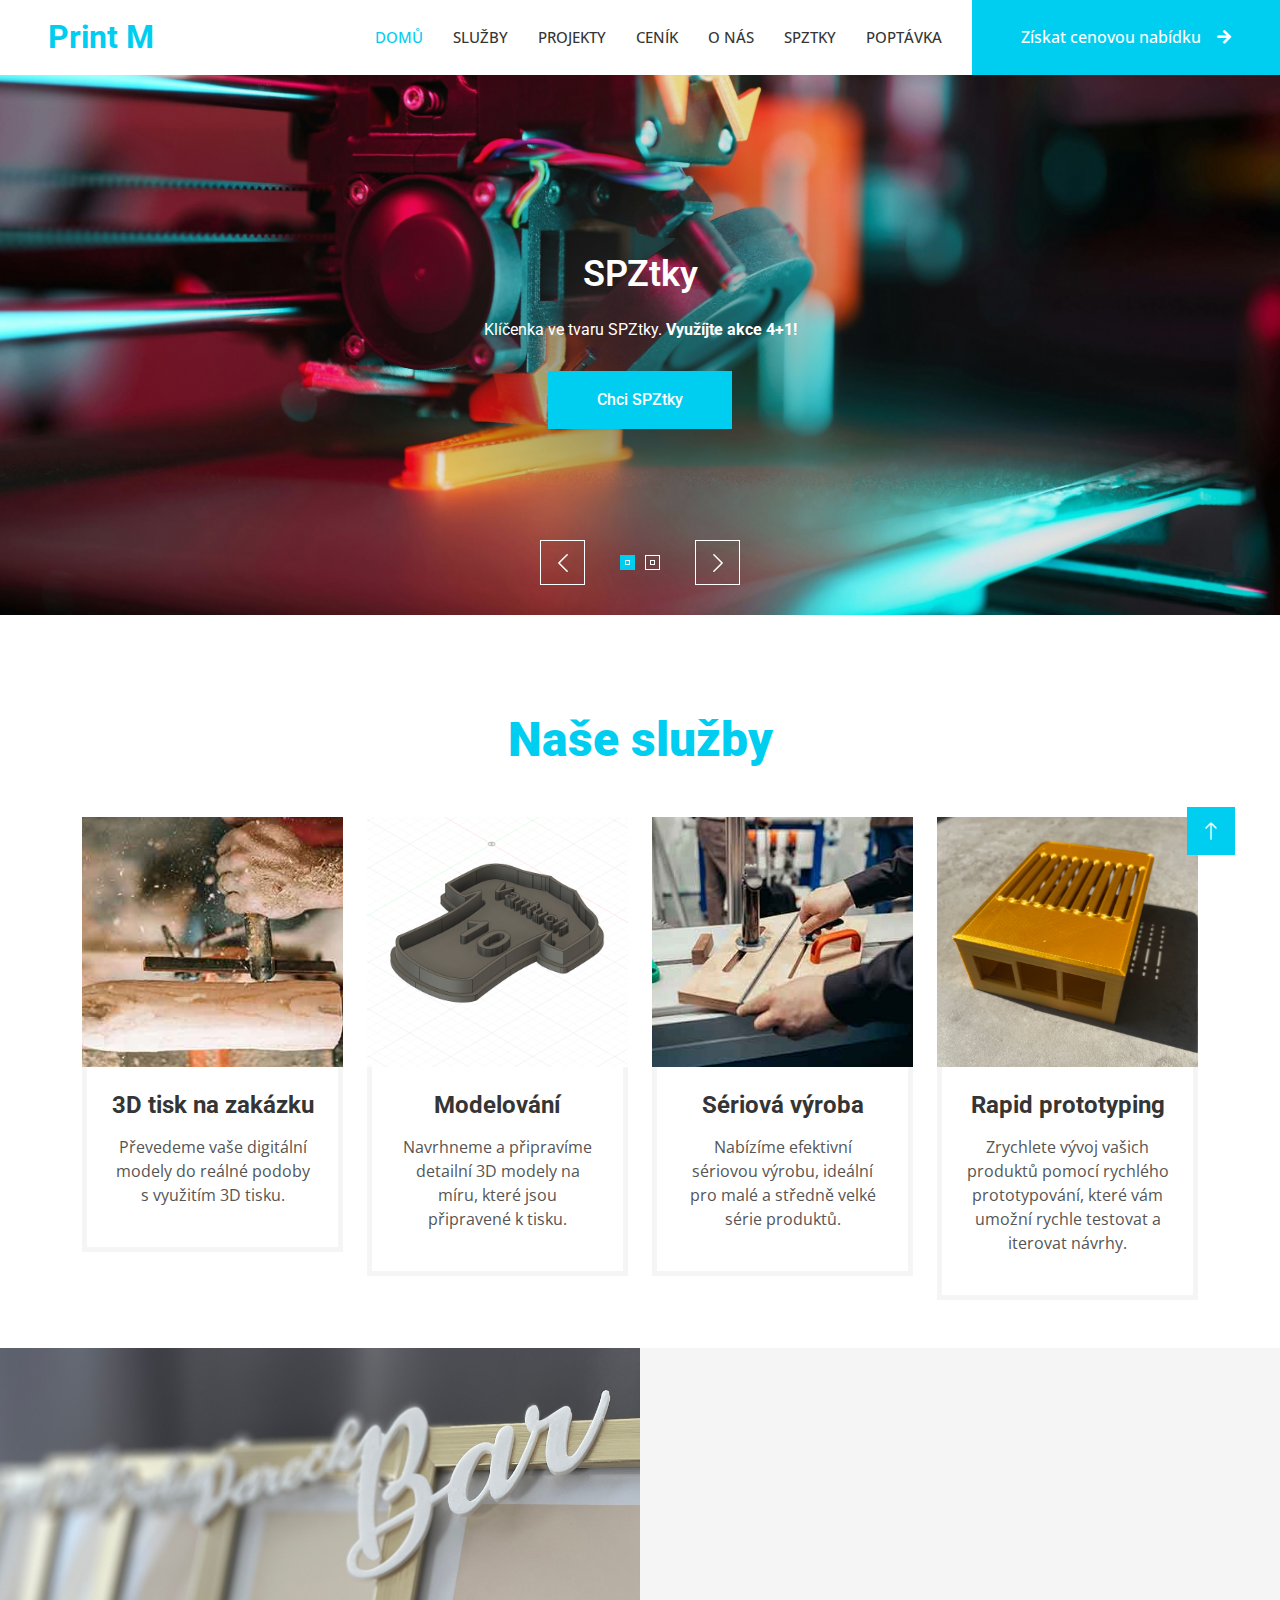
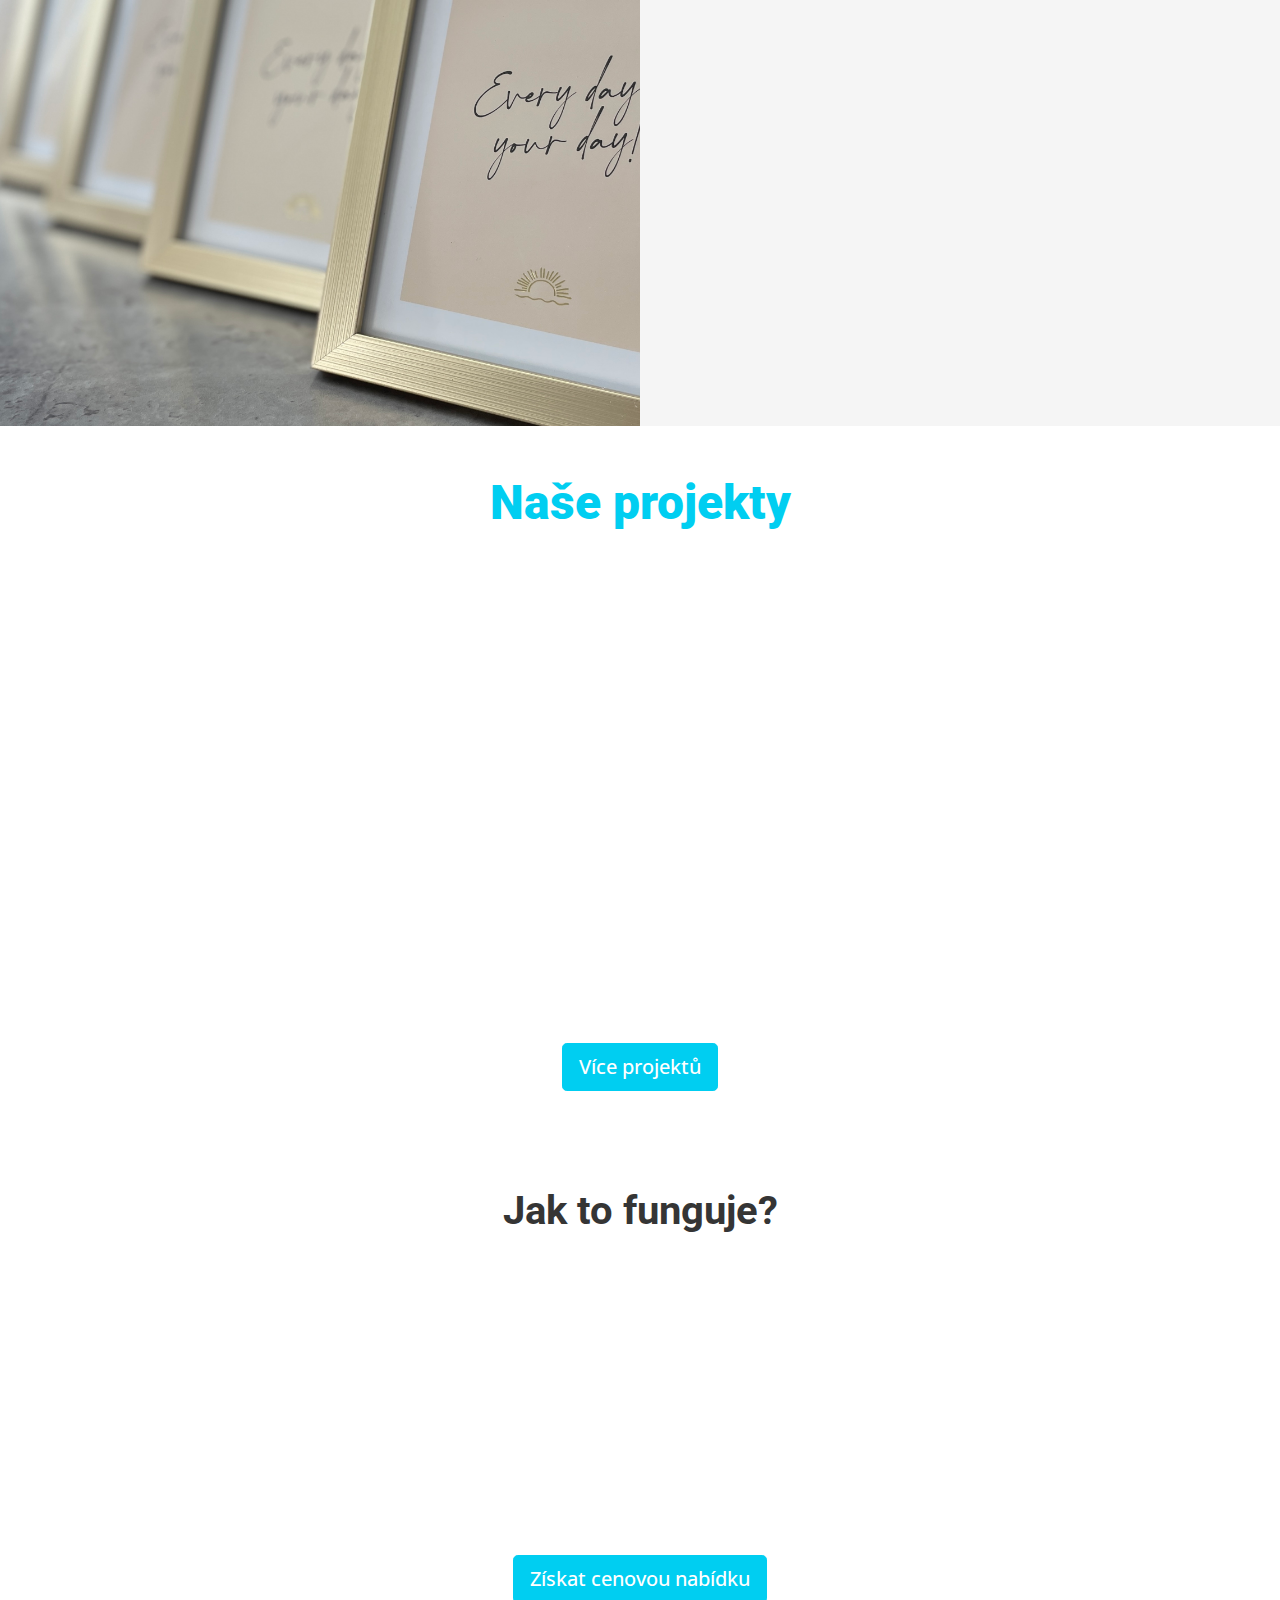
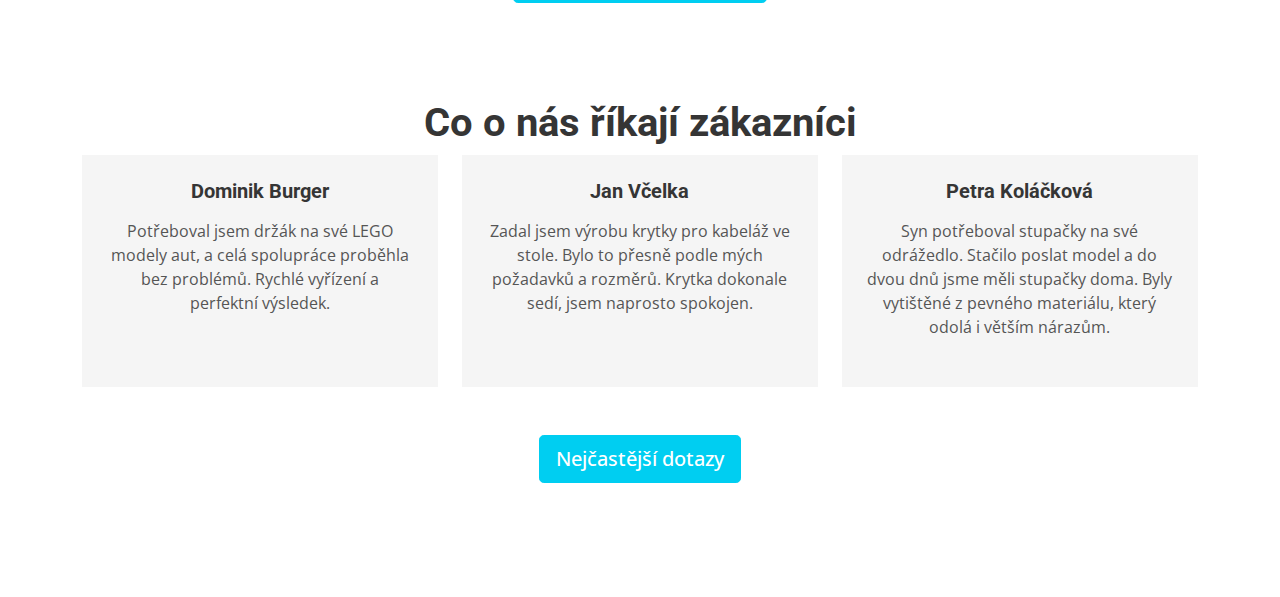
==== index.html @ 69189b86 "update po čase" ====
<!DOCTYPE html>
<html lang="cs">

<head>
    <meta charset="utf-8">
    <title>Print M</title>
    <meta content="width=device-width, initial-scale=1.0" name="viewport">
    <meta content="" name="keywords">
    <meta content="" name="description">

    <!-- Favicon -->
    <link href="img/favicon.ico" rel="icon">

    <!-- Google Web Fonts -->
    <link rel="preconnect" href="https://fonts.googleapis.com">
    <link rel="preconnect" href="https://fonts.gstatic.com" crossorigin>
    <link
        href="https://fonts.googleapis.com/css2?family=Open+Sans:wght@400;500&family=Roboto:wght@500;700;900&display=swap"
        rel="stylesheet">

    <!-- Icon Font Stylesheet -->
    <link href="https://cdnjs.cloudflare.com/ajax/libs/font-awesome/5.10.0/css/all.min.css" rel="stylesheet">
    <link href="https://cdn.jsdelivr.net/npm/bootstrap-icons@1.4.1/font/bootstrap-icons.css" rel="stylesheet">

    <!-- Libraries Stylesheet -->
    <link href="lib/animate/animate.min.css" rel="stylesheet">
    <link href="lib/owlcarousel/assets/owl.carousel.min.css" rel="stylesheet">
    <link href="lib/lightbox/css/lightbox.min.css" rel="stylesheet">

    <!-- Customized Bootstrap Stylesheet -->
    <link href="css/bootstrap.min.css" rel="stylesheet">

    <!-- Template Stylesheet -->
    <link href="css/style.css" rel="stylesheet">
</head>

<body>
    <!-- Spinner Start -->
    <div id="spinner"
        class="show bg-white position-fixed translate-middle w-100 vh-100 top-50 start-50 d-flex align-items-center justify-content-center">
        <div class="spinner-grow text-primary" style="width: 3rem; height: 3rem;" role="status">
            <span class="sr-only">Načítání...</span>
        </div>
    </div>
    <!-- Spinner End -->

    <!-- Topbar Start -->
    <!-- <div class="container-fluid bg-light p-0">
        <div class="row gx-0 d-none d-lg-flex">
            <div class="col-lg-7 px-5 text-start">
                <div class="h-100 d-inline-flex align-items-center py-3 me-4">
                    <small class="fa fa-map-marker-alt text-primary me-2"></small>
                    <small>123 Ulice, Praha, Česko</small>
                </div>
                <div class="h-100 d-inline-flex align-items-center py-3">
                    <small class="far fa-clock text-primary me-2"></small>
                    <small>Po - Pá: 09.00 - 18.00</small>
                </div>
            </div>
            <div class="col-lg-5 px-5 text-end">
                <div class="h-100 d-inline-flex align-items-center py-3 me-4">
                    <small class="fa fa-phone-alt text-primary me-2"></small>
                    <small>+420 123 456 789</small>
                </div>
                <div class="h-100 d-inline-flex align-items-center">
                    <a class="btn btn-sm-square bg-white text-primary me-1" href=""><i class="fab fa-facebook-f"></i></a>
                    <a class="btn btn-sm-square bg-white text-primary me-1" href=""><i class="fab fa-twitter"></i></a>
                    <a class="btn btn-sm-square bg-white text-primary me-1" href=""><i class="fab fa-linkedin-in"></i></a>
                    <a class="btn btn-sm-square bg-white text-primary me-0" href=""><i class="fab fa-instagram"></i></a>
                </div>
            </div>
        </div>
    </div> -->
    <!-- Topbar End -->

    <!-- Navbar Start -->
    <nav class="navbar navbar-expand-lg bg-white navbar-light sticky-top p-0">
        <a href="index.html" class="navbar-brand d-flex align-items-center px-4 px-lg-5">
            <h2 class="m-0 text-primary">Print M</h2>
        </a>
        <button type="button" class="navbar-toggler me-4" data-bs-toggle="collapse" data-bs-target="#navbarCollapse">
            <span class="navbar-toggler-icon"></span>
        </button>
        <div class="collapse navbar-collapse" id="navbarCollapse">
            <div class="navbar-nav ms-auto p-4 p-lg-0">
                <a href="index.html" class="nav-item nav-link active">Domů</a>
                <a href="service.html" class="nav-item nav-link">Služby</a>
                <a href="project.html" class="nav-item nav-link">Projekty</a>
                <a href="cenik.html" class="nav-item nav-link">Ceník</a>
                <a href="about.html" class="nav-item nav-link">O nás</a>
                <a href="spztky.html" class="nav-item nav-link">SPZtky</a>
                <a href="quote.html" class="nav-item nav-link">Poptávka</a>

                <!-- <div class="nav-item dropdown">
                    <a href="#" class="nav-link dropdown-toggle" data-bs-toggle="dropdown">Stránky</a>
                    <div class="dropdown-menu fade-up m-0">
                        <a href="feature.html" class="dropdown-item">Funkce</a>
                        
                        
                        <a href="testimonial.html" class="dropdown-item">Reference</a>
                        <a href="404.html" class="dropdown-item">404 Stránka</a>
                    </div>
                </div>
                <a href="contact.html" class="nav-item nav-link">Kontakt</a> -->
            </div>
            <a href="" class="btn btn-primary py-4 px-lg-5 d-none d-lg-block">Získat cenovou nabídku<i
                    class="fa fa-arrow-right ms-3"></i></a>
        </div>
    </nav>
    <!-- Navbar End -->

<!-- Carousel Start -->
<div class="container-fluid p-0 pb-5">
    <div class="owl-carousel header-carousel position-relative">
        <div class="owl-carousel-item position-relative">
            <img class="img-fluid" src="img/carousel-1.jpg" alt="">
            <div class="position-absolute top-0 start-0 w-100 h-100 d-flex align-items-center" 
                style="background: radial-gradient(circle, rgba(53, 53, 53, 0.5) 10%, rgba(53, 53, 53, 0.1) 35%, rgba(53, 53, 53, 0) 80%);">
                <div class="container">
                    <div class="row justify-content-center">
                        <div class="col-12 col-lg-8 text-center">
                            <h1 class="display-3 text-white animated slideInDown mb-4">SPZtky<h1>
                            <p class="fs-5 fw-medium text-white mb-4 pb-2">Klíčenka ve tvaru SPZtky. <b>Využíjte akce 4+1!</b></p>
                            <a href="spztky.html" class="btn btn-primary py-md-3 px-md-5 animated slideInRight">Chci SPZtky</a>
                        </div>
                    </div>
                </div>
            </div>
        </div>

        <div class="owl-carousel-item position-relative">
            <img class="img-fluid" src="img/carousel-2.jpg" alt="">
            <div class="position-absolute top-0 start-0 w-100 h-100 d-flex align-items-center" 
                style="background: radial-gradient(circle, rgba(53, 53, 53, 0.5) 10%, rgba(53, 53, 53, 0.1) 35%, rgba(53, 53, 53, 0) 80%);">
                <div class="container">
                    <div class="row justify-content-center">
                        <div class="col-12 col-lg-8 text-center">
                            <h1 class="display-3 text-white animated slideInDown mb-4">3D Tisk</h1>
                            <p class="fs-5 fw-medium text-white mb-4 pb-2">Nabízíme kvalitní 3D tisk, modelování a
                                rychlé prototypování, s možností malosériové i kusové výroby. </br>Rychlé dodání a
                                přesnost jsou našimi prioritami.</p>
                            <a href="quote.html" class="btn btn-primary py-md-3 px-md-5 animated slideInRight">Získat cenovou
                                nabídku</a>
                        </div>
                    </div>
                </div>
            </div>
        </div>
    </div>
</div>
<!-- Carousel End -->





    <!-- Service Start -->
    <div class="container-xxl py-5">
        <div class="container">
            <div class="section-title text-center">
                <h1 class="display-5 mb-5 text-primary">Naše služby</h1>
            </div>
            <div class="row g-4">
                <!-- 3D tisk na zakázku -->
                <div class="col-md-6 col-lg-3 wow  fadeUp" data-wow-delay="0.1s">
                    <div class="service-item">
                        <div class="overflow-hidden">
                            <img class="img-fluid" src="img/service-1.jpg" alt="">
                        </div>
                        <div class="p-4 text-center border border-5 border-light border-top-0">
                            <h4 class="mb-3">3D tisk na zakázku</h4>
                            <p>Převedeme vaše digitální modely do reálné podoby s využitím 3D tisku.</p>
                            <!-- <a class="fw-medium" href="">Zjistit více<i class="fa fa-arrow-right ms-2"></i></a> -->
                        </div>
                    </div>
                </div>

                <!-- Modelování -->
                <div class="col-md-6 col-lg-3 wow  fadeIn" data-wow-delay="0.3s">
                    <div class="service-item">
                        <div class="overflow-hidden">
                            <img class="img-fluid" src="img/service-2.jpg" alt="">
                        </div>
                        <div class="p-4 text-center border border-5 border-light border-top-0">
                            <h4 class="mb-3">Modelování</h4>
                            <p>Navrhneme a připravíme detailní 3D modely na míru, které jsou připravené k tisku.</p>
                            <!-- <a class="fw-medium" href="">Zjistit více<i class="fa fa-arrow-right ms-2"></i></a> -->
                        </div>
                    </div>
                </div>

                <!-- Sériová výroba -->
                <div class="col-md-6 col-lg-3 wow  fadeIn" data-wow-delay="0.5s">
                    <div class="service-item">
                        <div class="overflow-hidden">
                            <img class="img-fluid" src="img/service-3.jpg" alt="">
                        </div>
                        <div class="p-4 text-center border border-5 border-light border-top-0">
                            <h4 class="mb-3">Sériová výroba</h4>
                            <p>Nabízíme efektivní sériovou výrobu, ideální pro malé a středně velké série produktů.</p>
                            <!-- <a class="fw-medium" href="">Zjistit více<i class="fa fa-arrow-right ms-2"></i></a> -->
                        </div>
                    </div>
                </div>

                <!-- Rapid prototyping -->
                <div class="col-md-6 col-lg-3 wow  fadeIn" data-wow-delay="0.7s">
                    <div class="service-item">
                        <div class="overflow-hidden">
                            <img class="img-fluid" src="img/service-4.jpg" alt="">
                        </div>
                        <div class="p-4 text-center border border-5 border-light border-top-0">
                            <h4 class="mb-3">Rapid prototyping</h4>
                            <p>Zrychlete vývoj vašich produktů pomocí rychlého prototypování, které vám umožní rychle
                                testovat a iterovat návrhy.</p>
                            <!-- <a class="fw-medium" href="">Zjistit více<i class="fa fa-arrow-right ms-2"></i></a> -->
                        </div>
                    </div>
                </div>
            </div>
        </div>
    </div>
    <!-- Service End -->

    <!-- O nás Start -->
    <div class="container-fluid bg-light overflow-hidden my-0 px-lg-0">
        <div class="container about px-lg-0">
            <div class="row g-0 mx-lg-0">
                <div class="col-lg-6 ps-lg-0" style="min-height: 400px;">
                    <div class="position-relative h-100">
                        <img class="position-absolute img-fluid w-100 h-100" src="img/about.jpg"
                            style="object-fit: cover;" alt="">
                    </div>
                </div>
                <div class="col-lg-6 about-text py-5 wow fadeIn" data-wow-delay="0.5s">
                    <div class="p-lg-5 pe-lg-0">
                        <div class="section-title text-start">
                            <h1 class="display-5 mb-4">O nás</h1>
                        </div>
                        <p class="mb-4 pb-2">
                            Specializujeme se na 3D tisk a výrobu zakázkových produktů. Naším cílem je přetvářet vaše
                            digitální nápady do reálných objektů prostřednictvím moderních technologií 3D tisku.
                            Nabízíme komplexní služby od návrhu až po realizaci.
                            Pracujeme na špičkových FDM tiskárnách značky Bambu Lab, které zaručují vysokou kvalitu a
                            přesnost tisku. Naše působiště je v Ostravě, kde se věnujeme projektům s důrazem na detail a
                            spokojenost zákazníků.
                        </p>
                        <div class="row g-4 mb-4 pb-2">
                            <div class="col-sm-6 wow fadeIn" data-wow-delay="0.1s">
                                <div class="d-flex align-items-center">
                                    <div class="d-flex flex-shrink-0 align-items-center justify-content-center bg-white"
                                        style="width: 60px; height: 60px;">
                                        <i class="fa fa-users fa-2x text-primary"></i>
                                    </div>
                                    <div class="ms-3">
                                        <h2 class="text-primary mb-1" data-toggle="counter-up">286</h2>
                                        <p class="fw-medium mb-0">Spokojených klientů</p>
                                    </div>
                                </div>
                            </div>
                            <div class="col-sm-6 wow fadeIn" data-wow-delay="0.3s">
                                <div class="d-flex align-items-center">
                                    <div class="d-flex flex-shrink-0 align-items-center justify-content-center bg-white"
                                        style="width: 60px; height: 60px;">
                                        <i class="fa fa-check fa-2x text-primary"></i>
                                    </div>
                                    <div class="ms-3">
                                        <h2 class="text-primary mb-1" data-toggle="counter-up">367</h2>
                                        <p class="fw-medium mb-0">Dokončených projektů</p>
                                    </div>
                                </div>
                            </div>
                        </div>
                        <a href="" class="btn btn-primary py-3 px-5">Zjistěte více</a>
                    </div>
                </div>
            </div>
        </div>
    </div>
    <!-- O nás End -->

    <!-- Lightbox Library (Include these in the <head> or before the closing </body> tag) -->
    <link href="lib/lightbox/css/lightbox.min.css" rel="stylesheet">
    <script src="lib/lightbox/js/lightbox.min.js"></script>

    <!-- Lightbox Library (Ensure this is included in the <head> or before the closing </body> tag) -->
    <link href="lib/lightbox/css/lightbox.min.css" rel="stylesheet">
    <script src="lib/lightbox/js/lightbox.min.js"></script>

    <!-- Projects Start -->
    <div class="container-xxl py-5">
        <div class="container">
            <div class="section-title text-center">
                <h1 class="display-5 mb-5 text-primary">Naše projekty</h1>
            </div>
            <div class="row g-4 portfolio-container">
                <!-- Project 1 -->
                <div class="col-lg-4 col-md-6 portfolio-item cutters wow  fadeIn" data-wow-delay="0.1s">
                    <div class="rounded overflow-hidden">
                        <div class="position-relative overflow-hidden">
                            <!-- Clickable image without the overlay -->
                            <a href="img/Vykrajovatko3.jpg" data-lightbox="portfolio" data-title="Vykrajovátko">
                                <img class="img-fluid w-100 project-image" src="img/Vykrajovatko3.jpg"
                                    alt="Vykrajovátko">
                            </a>
                        </div>
                        <div class="border border-5 border-light border-top-0 p-4">
                            <p class="text-primary fw-medium mb-2">Vykrajovátka</p>
                            <h5 class="lh-base mb-0">Personalizovaná vykrajovátka dle požadavků zákazníka</h5>
                        </div>
                    </div>
                </div>

                <!-- Project 2 -->
                <div class="col-lg-4 col-md-6 portfolio-item cutters wow  fadeIn" data-wow-delay="0.2s">
                    <div class="rounded overflow-hidden">
                        <div class="position-relative overflow-hidden">
                            <a href="img/svatba2.jpg" data-lightbox="portfolio" data-title="Svatba">
                                <img class="img-fluid w-100 project-image" src="img/svatba2.jpg" alt="Svatba">
                            </a>
                        </div>
                        <div class="border border-5 border-light border-top-0 p-4">
                            <p class="text-primary fw-medium mb-2">Svatba</p>
                            <h5 class="lh-base mb-0">Jmenovky</h5>
                        </div>
                    </div>
                </div>

                <!-- Project 3 -->
                <div class="col-lg-4 col-md-6 portfolio-item wedding wow  fadeIn" data-wow-delay="0.3s">
                    <div class="rounded overflow-hidden">
                        <div class="position-relative overflow-hidden">
                            <a href="img/multi2.jpg" data-lightbox="portfolio" data-title="Multimaterial">
                                <img class="img-fluid w-100 project-image" src="img/multi2.jpg" alt="Multimaterial">
                            </a>
                        </div>
                        <div class="border border-5 border-light border-top-0 p-4">
                            <p class="text-primary fw-medium mb-2">Multimaterial</p>
                            <h5 class="lh-base mb-0">Lego logo</h5>
                        </div>
                    </div>
                </div>

                <!-- More projects here -->
            </div>

            <!-- Button to redirect to Projekty page -->
            <div class="text-center mt-5">
                <a href="project.html" class="btn btn-primary btn-lg">Více projektů</a>
            </div>
        </div>
    </div>
    <!-- Projects End -->


    <!-- Feature Start -->
    <div class="container-xxl py-5">
        <div class="container">
            <!-- Section title -->
            <div class="section-title text-center">
                <h1 class="fw-bold">Jak to funguje?</h1>
            </div>

            <div class="row g-5 text-center">
                <!-- Step 1 -->
                <div class="col-md-6 col-lg-4 wow fadeIn" data-wow-delay="0.1s">
                    <h1 class="display-1 text-primary mb-3">1</h1>
                    <h5 class="mb-3">Poptávka</h5>
                    <p>Nahrajte své podklady s popisem vaší poptávky. Můžete přiložit 3D modely, skici, výkresy nebo
                        obrázky. Pokud nemáte hotové materiály, postačí vaše představa.</p>
                </div>

                <!-- Step 2 -->
                <div class="col-md-6 col-lg-4 wow fadeIn" data-wow-delay="0.3s">
                    <h1 class="display-1 text-primary mb-3">2</h1>
                    <h5 class="mb-3">Cenová nabídka</h5>
                    <p>Připravíme pro vás cenovou nabídku na míru. Zvolíme vhodný materiál a optimalizujeme proces
                        tisku.</p>
                </div>

                <!-- Step 3 -->
                <div class="col-md-6 col-lg-4 wow fadeIn" data-wow-delay="0.5s">
                    <h1 class="display-1 text-primary mb-3">3</h1>
                    <h5 class="mb-3">Vyhotovení</h5>
                    <p>Po schválení nabídky zahájíme tisk. Hotové výtisky pečlivě očistíme, zabalíme a odešleme.</p>
                </div>
            </div>

            <!-- Button for redirect -->
            <div class="text-center mt-5">
                <a href="quote.html" class="btn btn-primary btn-lg">Získat cenovou nabídku</a>
            </div>
        </div>
    </div>
    <!-- Feature End -->


    <!-- Team Start -->
    <!-- <div class="container-xxl py-5">
        <div class="container">
            <div class="section-title text-center">
                <h1 class="display-5 mb-5">Náš tým</h1>
            </div>
            <div class="row g-4">
                <div class="col-lg-3 col-md-6 wow  fadeIn" data-wow-delay="0.1s">
                    <div class="team-item">
                        <div class="overflow-hidden position-relative">
                            <img class="img-fluid" src="img/team-1.jpg" alt="">
                            <div class="team-social">
                                <a class="btn btn-square" href=""><i class="fab fa-facebook-f"></i></a>
                                <a class="btn btn-square" href=""><i class="fab fa-twitter"></i></a>
                                <a class="btn btn-square" href=""><i class="fab fa-instagram"></i></a>
                            </div>
                        </div>
                        <div class="text-center border border-5 border-light border-top-0 p-4">
                            <h5 class="mb-0">Jméno Příjmení</h5>
                            <small>Pozice</small>
                        </div>
                    </div>
                </div>
                <div class="col-lg-3 col-md-6 wow  fadeIn" data-wow-delay="0.3s">
                    <div class="team-item">
                        <div class="overflow-hidden position-relative">
                            <img class="img-fluid" src="img/team-2.jpg" alt="">
                            <div class="team-social">
                                <a class="btn btn-square" href=""><i class="fab fa-facebook-f"></i></a>
                                <a class="btn btn-square" href=""><i class="fab fa-twitter"></i></a>
                                <a class="btn btn-square" href=""><i class="fab fa-instagram"></i></a>
                            </div>
                        </div>
                        <div class="text-center border border-5 border-light border-top-0 p-4">
                            <h5 class="mb-0">Jméno Příjmení</h5>
                            <small>Pozice</small>
                        </div>
                    </div>
                </div>
                <div class="col-lg-3 col-md-6 wow  fadeIn" data-wow-delay="0.5s">
                    <div class="team-item">
                        <div class="overflow-hidden position-relative">
                            <img class="img-fluid" src="img/team-3.jpg" alt="">
                            <div class="team-social">
                                <a class="btn btn-square" href=""><i class="fab fa-facebook-f"></i></a>
                                <a class="btn btn-square" href=""><i class="fab fa-twitter"></i></a>
                                <a class="btn btn-square" href=""><i class="fab fa-instagram"></i></a>
                            </div>
                        </div>
                        <div class="text-center border border-5 border-light border-top-0 p-4">
                            <h5 class="mb-0">Jméno Příjmení</h5>
                            <small>Pozice</small>
                        </div>
                    </div>
                </div>
                <div class="col-lg-3 col-md-6 wow  fadeIn" data-wow-delay="0.7s">
                    <div class="team-item">
                        <div class="overflow-hidden position-relative">
                            <img class="img-fluid" src="img/team-4.jpg" alt="">
                            <div class="team-social">
                                <a class="btn btn-square" href=""><i class="fab fa-facebook-f"></i></a>
                                <a class="btn btn-square" href=""><i class="fab fa-twitter"></i></a>
                                <a class="btn btn-square" href=""><i class="fab fa-instagram"></i></a>
                            </div>
                        </div>
                        <div class="text-center border border-5 border-light border-top-0 p-4">
                            <h5 class="mb-0">Jméno Příjmení</h5>
                            <small>Pozice</small>
                        </div>
                    </div>
                </div>
            </div>
        </div>
    </div> -->
    <!-- Team End -->

    <!-- Testimonials Start -->
    <div class="container-xxl py-5">
        <div class="container">
            <div class="section-title text-center">
                <h1 class="fw-bold">Co o nás říkají zákazníci</h1>
            </div>
            <div class="row g-4">
                <div class="col-md-4">
                    <div class="testimonial bg-light p-4 h-100 text-center">
                        <h5 class="mb-3">Dominik Burger</h5>
                        <p class="mb-4">Potřeboval jsem držák na své LEGO modely aut, a celá spolupráce proběhla bez
                            problémů. Rychlé vyřízení a perfektní výsledek.</p>
                    </div>
                </div>
                <div class="col-md-4">
                    <div class="testimonial bg-light p-4 h-100 text-center">
                        <h5 class="mb-3">Jan Včelka</h5>
                        <p class="mb-4">Zadal jsem výrobu krytky pro kabeláž ve stole. Bylo to přesně podle mých
                            požadavků a rozměrů. Krytka dokonale sedí, jsem naprosto spokojen.</p>
                    </div>
                </div>
                <div class="col-md-4">
                    <div class="testimonial bg-light p-4 h-100 text-center">
                        <h5 class="mb-3">Petra Koláčková</h5>
                        <p class="mb-4">Syn potřeboval stupačky na své odrážedlo. Stačilo poslat model a do dvou dnů
                            jsme měli stupačky doma. Byly vytištěné z pevného materiálu, který odolá i větším nárazům.
                        </p>
                    </div>
                </div>
                <!-- Button for redirect -->
                <div class="text-center mt-5">
                    <a href="quote.html#nejcastejsi-dotazy" class="btn btn-primary btn-lg">Nejčastější dotazy</a>
                </div>
            </div>
        </div>
    </div>
    <!-- Testimonials End -->



    <!-- Footer Start -->
    <div class="container-fluid bg-dark text-light py-3 wow fadeIn" data-wow-delay="0.1s">
        <div class="container d-flex justify-content-center align-items-center">
            <!-- Social Media Icons -->
            <div class="d-flex justify-content-center align-items-center">
                <a href="#" class="text-light"><i class="fab fa-instagram fa-2x"></i></a>
            </div>

            <!-- Divider Line -->
            <div class="mx-4" style="border-left: 2px solid #fff; height: 30px;"></div>

            <!-- Terms and Conditions Link -->
            <div class="d-flex justify-content-center align-items-center">
                <a href="terms.html" class="text-light">Obchodní podmínky</a>
            </div>
        </div>
    </div>
    <!-- Footer End -->



    <!-- Back to Top -->
    <a href="#" class="btn btn-lg btn-primary btn-lg-square rounded-0 back-to-top"><i class="bi bi-arrow-up"></i></a>

    <!-- JavaScript Libraries -->
    <script src="https://code.jquery.com/jquery-3.4.1.min.js"></script>
    <script src="https://cdn.jsdelivr.net/npm/bootstrap@5.0.0/dist/js/bootstrap.bundle.min.js"></script>
    <script src="lib/wow/wow.min.js"></script>
    <script src="lib/easing/easing.min.js"></script>
    <script src="lib/waypoints/waypoints.min.js"></script>
    <script src="lib/counterup/counterup.min.js"></script>
    <script src="lib/owlcarousel/owl.carousel.min.js"></script>
    <script src="lib/isotope/isotope.pkgd.min.js"></script>
    <script src="lib/lightbox/js/lightbox.min.js"></script>

    <!-- Template Javascript -->
    <script src="js/main.js"></script>
</body>

</html>
---- css/style.css ----
/********** Template CSS **********/
:root {
    --primary: #00CEF1; /* Změna barvy na cyan */
    --light: #F5F5F5;
    --dark: #353535;
}

.fw-medium {
    font-weight: 500 !important;
}

.fw-bold {
    font-weight: 700 !important;
}

.fw-black {
    font-weight: 900 !important;
}

.back-to-top {
    position: fixed;
    display: none;
    right: 45px;
    bottom: 45px;
    z-index: 99;
}


/*** Spinner ***/
#spinner {
    opacity: 0;
    visibility: hidden;
    transition: opacity .5s ease-out, visibility 0s linear .5s;
    z-index: 99999;
}

#spinner.show {
    transition: opacity .5s ease-out, visibility 0s linear 0s;
    visibility: visible;
    opacity: 1;
}


/*** Button ***/
.btn {
    font-weight: 500;
    transition: .5s;
}

.btn.btn-primary,
.btn.btn-secondary {
    color: #FFFFFF;
}

.btn-square {
    width: 38px;
    height: 38px;
}

.btn-sm-square {
    width: 32px;
    height: 32px;
}

.btn-lg-square {
    width: 48px;
    height: 48px;
}

.btn-square,
.btn-sm-square,
.btn-lg-square {
    padding: 0;
    display: flex;
    align-items: center;
    justify-content: center;
    font-weight: normal;
}

/*** Navbar ***/
.navbar .dropdown-toggle::after {
    border: none;
    content: "\f107";
    font-family: "Font Awesome 5 Free";
    font-weight: 900;
    vertical-align: middle;
    margin-left: 8px;
}

.navbar-light .navbar-nav .nav-link {
    margin-right: 30px;
    padding: 25px 0;
    color: #FFFFFF;
    font-size: 15px;
    font-weight: 500;
    text-transform: uppercase;
    outline: none;
}

.navbar-light .navbar-nav .nav-link:hover,
.navbar-light .navbar-nav .nav-link.active {
    color: var(--primary);
}

@media (max-width: 991.98px) {
    .navbar-light .navbar-nav .nav-link  {
        margin-right: 0;
        padding: 10px 0;
    }

    .navbar-light .navbar-nav {
        border-top: 1px solid #EEEEEE;
    }
}

.navbar-light .navbar-brand,
.navbar-light a.btn {
    height: 75px;
}

.navbar-light .navbar-nav .nav-link {
    color: var(--dark);
    font-weight: 500;
}

.navbar-light.sticky-top {
    top: 0px;
    transition: .5s;
}

@media (min-width: 992px) {
    .navbar .nav-item .dropdown-menu {
        display: block;
        border: none;
        margin-top: 0;
        top: 150%;
        opacity: 0;
        visibility: hidden;
        transition: .5s;
    }

    .navbar .nav-item:hover .dropdown-menu {
        top: 100%;
        visibility: visible;
        transition: .5s;
        opacity: 1;
    }
}

/*** Header ***/
@media (max-width: 768px) {
    .header-carousel .owl-carousel-item {
        position: relative;
        min-height: 60vh; /* Define the height in percentage relative to the viewport height */
    }
    
    .header-carousel .owl-carousel-item img {
        position: absolute;
        width: 100%;
        height: 100%; /* Let the image fill the container */
        object-fit: cover;
    }

    .header-carousel .owl-carousel-item h5,
    .header-carousel .owl-carousel-item p {
        font-size: 14px !important;
        font-weight: 400 !important;
    }

    .header-carousel .owl-carousel-item h1 {
        font-size: 30px;
        font-weight: 600;
    }
}

.header-carousel .owl-carousel-item {
    position: relative;
    min-height: 60vh; /* Define the height in percentage relative to the viewport height */
}

.header-carousel .owl-carousel-item img {
    position: absolute;
    width: 100%;
    height: 100%; /* Let the image fill the container */
    object-fit: cover;
}

.header-carousel .owl-carousel-item h5,
.header-carousel .owl-carousel-item p {
    font-size: 16px !important;
    font-weight: 400 !important;
}

.header-carousel .owl-carousel-item h1 {
    font-size: 36px;
    font-weight: 600;
}

.header-carousel .owl-nav {
    position: absolute;
    width: 200px;
    height: 45px;
    bottom: 30px;
    left: 50%;
    transform: translateX(-50%);
    display: flex;
    justify-content: space-between;
}

.header-carousel .owl-nav .owl-prev,
.header-carousel .owl-nav .owl-next {
    width: 45px;
    height: 45px;
    display: flex;
    align-items: center;
    justify-content: center;
    color: #FFFFFF;
    background: transparent;
    border: 1px solid #FFFFFF;
    font-size: 22px;
    transition: .5s;
}

.header-carousel .owl-nav .owl-prev:hover,
.header-carousel .owl-nav .owl-next:hover {
    background: var(--primary);
    border-color: var(--primary);
}

.header-carousel .owl-dots {
    position: absolute;
    height: 45px;
    bottom: 30px;
    left: 50%;
    transform: translateX(-50%);
    display: flex;
    align-items: center;
    justify-content: center;
}

.header-carousel .owl-dot {
    position: relative;
    display: inline-block;
    margin: 0 5px;
    width: 15px;
    height: 15px;
    background: transparent;
    border: 1px solid #FFFFFF;
    transition: .5s;
}

.header-carousel .owl-dot::after {
    position: absolute;
    content: "";
    width: 5px;
    height: 5px;
    top: 4px;
    left: 4px;
    background: transparent;
    border: 1px solid #FFFFFF;
}

.header-carousel .owl-dot.active {
    background: var(--primary);
    border-color: var(--primary);
}

/*** Cenik sesion ***/
.info-text {
    display: flex;
    justify-content: space-between;
    width: 100%;
    max-width: 500px;
    margin-bottom: 10px;
}

.info-text span:first-child {
    font-weight: bold;
}

.info-text span:last-child {
    margin-left: 20px;
    text-align: right;
}

/* Styl pro tučné a modré poslední řádky */
.info-text.bold-blue span {
    font-weight: bold;
    color: #00CEF1; /* Bootstrap modrá barva (nebo použijte jiný odstín, který se hodí ke stránce) */
}


/*** Section Title ***/
.section-title h1 {
    position: relative;
    display: inline-block;
    padding: 0 60px;
}

.section-title.text-start h1 {
    padding-left: 0;
}

.section-title h1::before,
.section-title h1::after {
    position: absolute;
    content: none;
    width: 45px;
    height: 5px;
    bottom: 0;
    background: var(--dark);
}

.section-title h1::before {
    left: 0;
}

.section-title h1::after {
    right: 0;
}

.section-title.text-start h1::before {
    display: none;
}

/*** About ***/
@media (min-width: 992px) {
    .container.about {
        max-width: 100% !important;
    }

    .about-text  {
        padding-right: calc(((100% - 960px) / 2) + .75rem);
    }
}

@media (min-width: 1200px) {
    .about-text  {
        padding-right: calc(((100% - 1140px) / 2) + .75rem);
    }
}

@media (min-width: 1400px) {
    .about-text  {
        padding-right: calc(((100% - 1320px) / 2) + .75rem);
    }
}

/*** Service ***/

.service-item img {
    width: 100%;
    height: 250px; /* Set a fixed height for all images */
    object-fit: cover; /* This ensures that the center of the image is shown and the image is cropped if necessary */
    transition: .5s;
}

.service-item:hover img {
    transform: scale(1.1);
}

/*** Feature ***/
@media (min-width: 992px) {
    .container.feature {
        max-width: 100% !important;
    }

    .feature-text  {
        padding-left: calc(((100% - 960px) / 2) + .75rem);
    }
}

@media (min-width: 1200px) {
    .feature-text  {
        padding-left: calc(((100% - 1140px) / 2) + .75rem);
    }
}

@media (min-width: 1400px) {
    .feature-text  {
        padding-left: calc(((100% - 1320px) / 2) + .75rem);
    }
}

/*** Project Portfolio ***/
#portfolio-flters li {
    display: inline-block;
    font-weight: 500;
    color: var(--dark);
    cursor: pointer;
    transition: .5s;
    border-bottom: 2px solid transparent;
}

#portfolio-flters li:hover,
#portfolio-flters li.active {
    color: var(--primary);
    border-color: var(--primary);
}

.portfolio-item img {
    width: 100%;
    height: 300px; /* Nastavte výšku dle potřeby */
    object-fit: cover; /* Zachová střed obrázku a ořízne přebytečné části */
    object-position: center; /* Ujistí se, že je zaměřeno na střed */
    transition: .5s;
}

.portfolio-item:hover img {
    transform: scale(1.1);
}

.portfolio-item .portfolio-overlay {
    position: absolute;
    display: flex;
    align-items: center;
    justify-content: center;
    width: 0;
    height: 0;
    bottom: 0;
    left: 50%;
    background: rgba(53, 53, 53, .7);
    transition: .5s;
}

.portfolio-item:hover .portfolio-overlay {
    width: 100%;
    height: 100%;
    left: 0;
}

.portfolio-item .portfolio-overlay .btn {
    opacity: 0;
}

.portfolio-item:hover .portfolio-overlay .btn {
    opacity: 1;
}

/*** Quote ***/
@media (min-width: 992px) {
    .container.quote {
        max-width: 100% !important;
    }

    .quote-text  {
        padding-right: calc(((100% - 960px) / 2) + .75rem);
    }
}

@media (min-width: 1200px) {
    .quote-text  {
        padding-right: calc(((100% - 1140px) / 2) + .75rem);
    }
}

@media (min-width: 1400px) {
    .quote-text  {
        padding-right: calc(((100% - 1320px) / 2) + .75rem);
    }
}

/*** Team ***/
.team-item img {
    transition: .5s;
}

.team-item:hover img {
    transform: scale(1.1);
}

.team-item .team-social {
    position: absolute;
    width: 38px;
    top: 50%;
    left: -38px;
    transform: translateY(-50%);
    display: flex;
    flex-direction: column;
    background: #FFFFFF;
    transition: .5s;
}

.team-item .team-social .btn {
    color: var(--primary);
    background: #FFFFFF;
}

.team-item .team-social .btn:hover {
    color: #FFFFFF;
    background: var(--primary);
}

.team-item:hover .team-social {
    left: 0;
}

/*** Testimonial ***/
.testimonial-carousel::before {
    position: absolute;
    content: "";
    top: 0;
    left: 0;
    height: 100%;
    width: 0;
    background: linear-gradient(to right, rgba(255, 255, 255, 1) 0%, rgba(255, 255, 255, 0) 100%);
    z-index: 1;
}

.testimonial-carousel::after {
    position: absolute;
    content: "";
    top: 0;
    right: 0;
    height: 100%;
    width: 0;
    background: linear-gradient(to left, rgba(255, 255, 255, 1) 0%, rgba(255, 255, 255, 0) 100%);
    z-index: 1;
}

@media (min-width: 768px) {
    .testimonial-carousel::before,
    .testimonial-carousel::after {
        width: 200px;
    }
}

@media (min-width: 992px) {
    .testimonial-carousel::before,
    .testimonial-carousel::after {
        width: 300px;
    }
}

.testimonial-carousel .owl-item .testimonial-text {
    border: 5px solid var(--light);
    transform: scale(.8);
    transition: .5s;
}

.testimonial-carousel .owl-item.center .testimonial-text {
    transform: scale(1);
}

.testimonial-carousel .owl-nav {
    position: absolute;
    width: 350px;
    top: 10px;
    left: 50%;
    transform: translateX(-50%);
    display: flex;
    justify-content: space-between;
    opacity: 0;
    transition: .5s;
    z-index: 1;
}

.testimonial-carousel:hover .owl-nav {
    width: 300px;
    opacity: 1;
}

.testimonial-carousel .owl-nav .owl-prev,
.testimonial-carousel .owl-nav .owl-next {
    position: relative;
    color: var(--primary);
    font-size: 45px;
    transition: .5s;
}

.testimonial-carousel .owl-nav .owl-prev:hover,
.testimonial-carousel .owl-nav .owl-next:hover {
    color: var(--dark);
}

/*** Contact ***/
@media (min-width: 992px) {
    .container.contact {
        max-width: 100% !important;
    }

    .contact-text  {
        padding-left: calc(((100% - 960px) / 2) + .75rem);
    }
}

@media (min-width: 1200px) {
    .contact-text  {
        padding-left: calc(((100% - 1140px) / 2) + .75rem);
    }
}

@media (min-width: 1400px) {
    .contact-text  {
        padding-left: calc(((100% - 1320px) / 2) + .75rem);
    }
}

/*** Footer ***/
.footer {
    background: linear-gradient(rgba(53, 53, 53, .7), rgba(53, 53, 53, .7)), url(../img/footer.jpg) center center no-repeat;
    background-size: cover;
}

.footer .btn.btn-social {
    margin-right: 5px;
    width: 35px;
    height: 35px;
    display: flex;
    align-items: center;
    justify-content: center;
    color: var(--light);
    border: 1px solid #FFFFFF;
    transition: .3s;
}

.footer .btn.btn-social:hover {
    color: var(--primary);
}

.footer .btn.btn-link {
    display: block;
    margin-bottom: 5px;
    padding: 0;
    text-align: left;
    color: #FFFFFF;
    font-size: 15px;
    font-weight: normal;
    text-transform: capitalize;
    transition: .3s;
}

.footer .btn.btn-link::before {
    position: relative;
    content: "\f105";
    font-family: "Font Awesome 5 Free";
    font-weight: 900;
    margin-right: 10px;
}

.footer .btn.btn-link:hover {
    color: var(--primary);
    letter-spacing: 1px;
    box-shadow: none;
}

.footer .copyright {
    padding: 25px 0;
    font-size: 15px;
    border-top: 1px solid rgba(256, 256, 256, .1);
}

.footer .copyright a {
    color: var(--light);
}

.footer .copyright a:hover {
    color: var(--primary);
}
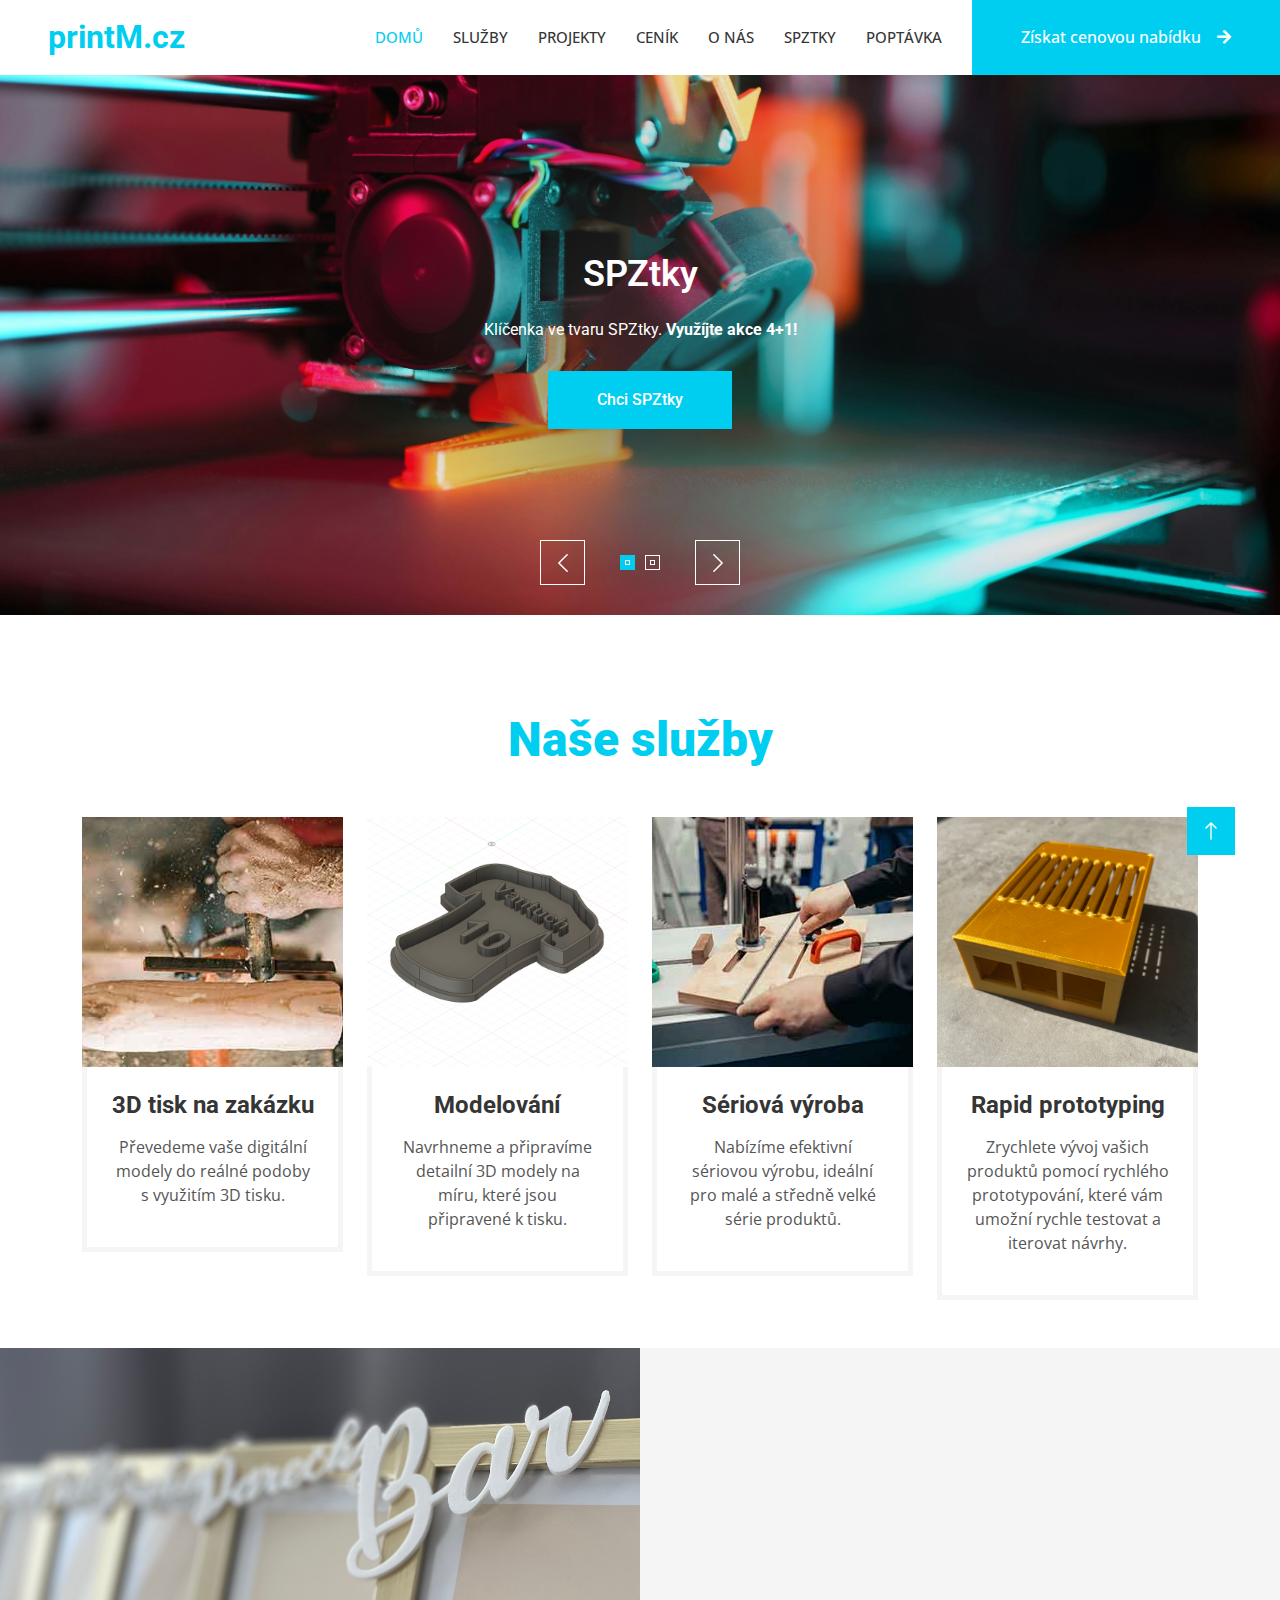
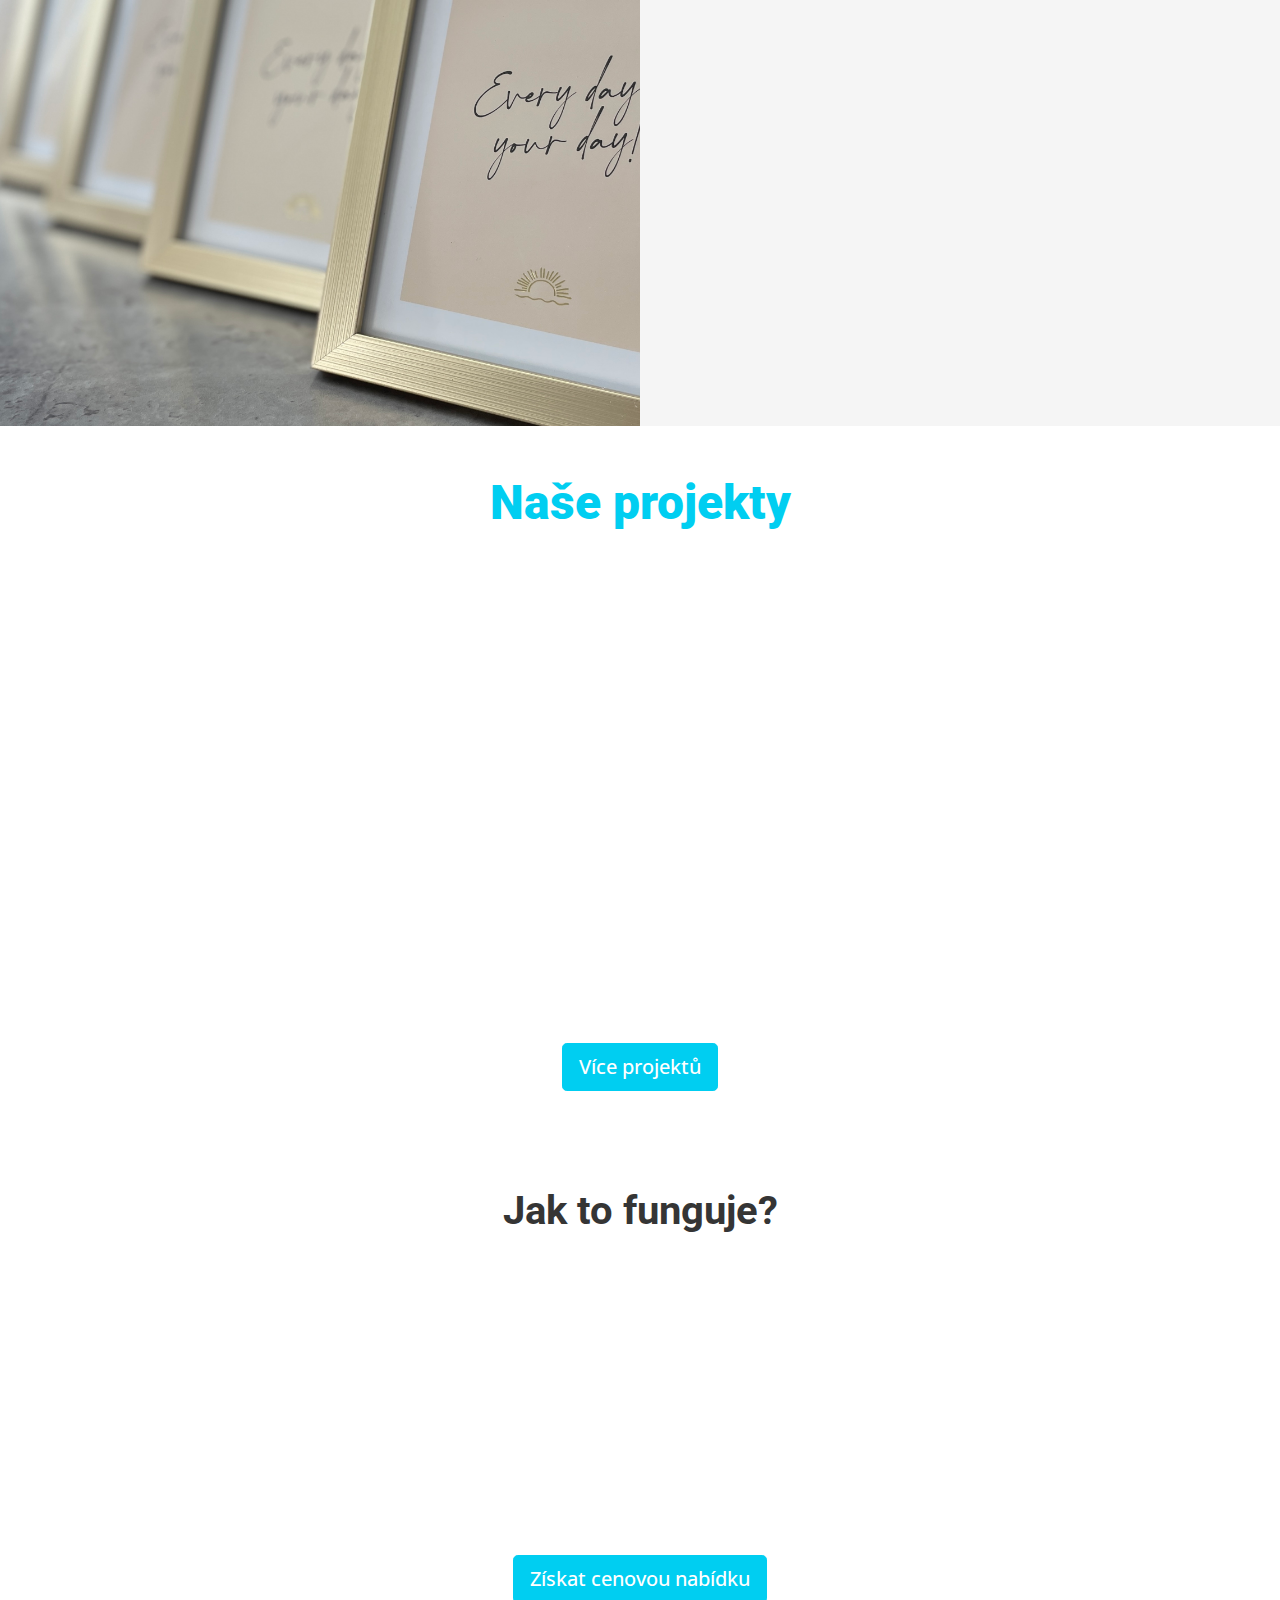
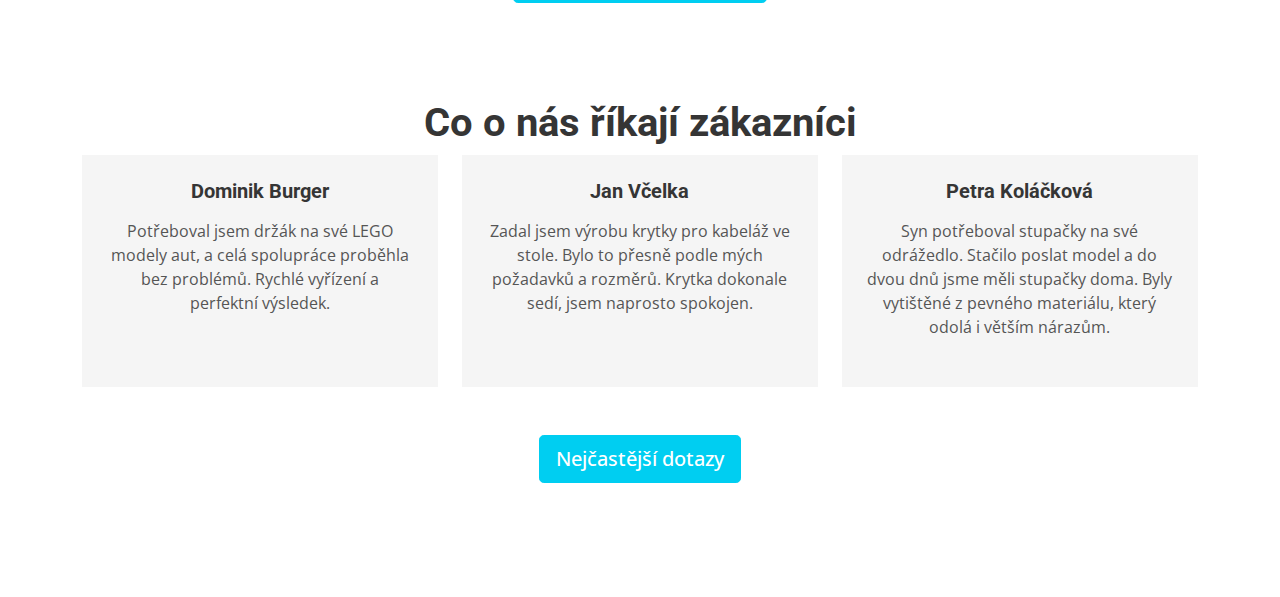
==== commit 0f28a4a3: "update of the name" ====
--- a/index.html
+++ b/index.html
@@ -3,7 +3,7 @@
 
 <head>
     <meta charset="utf-8">
-    <title>Print M</title>
+    <title>printM</title>
     <meta content="width=device-width, initial-scale=1.0" name="viewport">
     <meta content="" name="keywords">
     <meta content="" name="description">
@@ -76,7 +76,7 @@
     <!-- Navbar Start -->
     <nav class="navbar navbar-expand-lg bg-white navbar-light sticky-top p-0">
         <a href="index.html" class="navbar-brand d-flex align-items-center px-4 px-lg-5">
-            <h2 class="m-0 text-primary">Print M</h2>
+            <h2 class="m-0 text-primary">printM.cz</h2>
         </a>
         <button type="button" class="navbar-toggler me-4" data-bs-toggle="collapse" data-bs-target="#navbarCollapse">
             <span class="navbar-toggler-icon"></span>
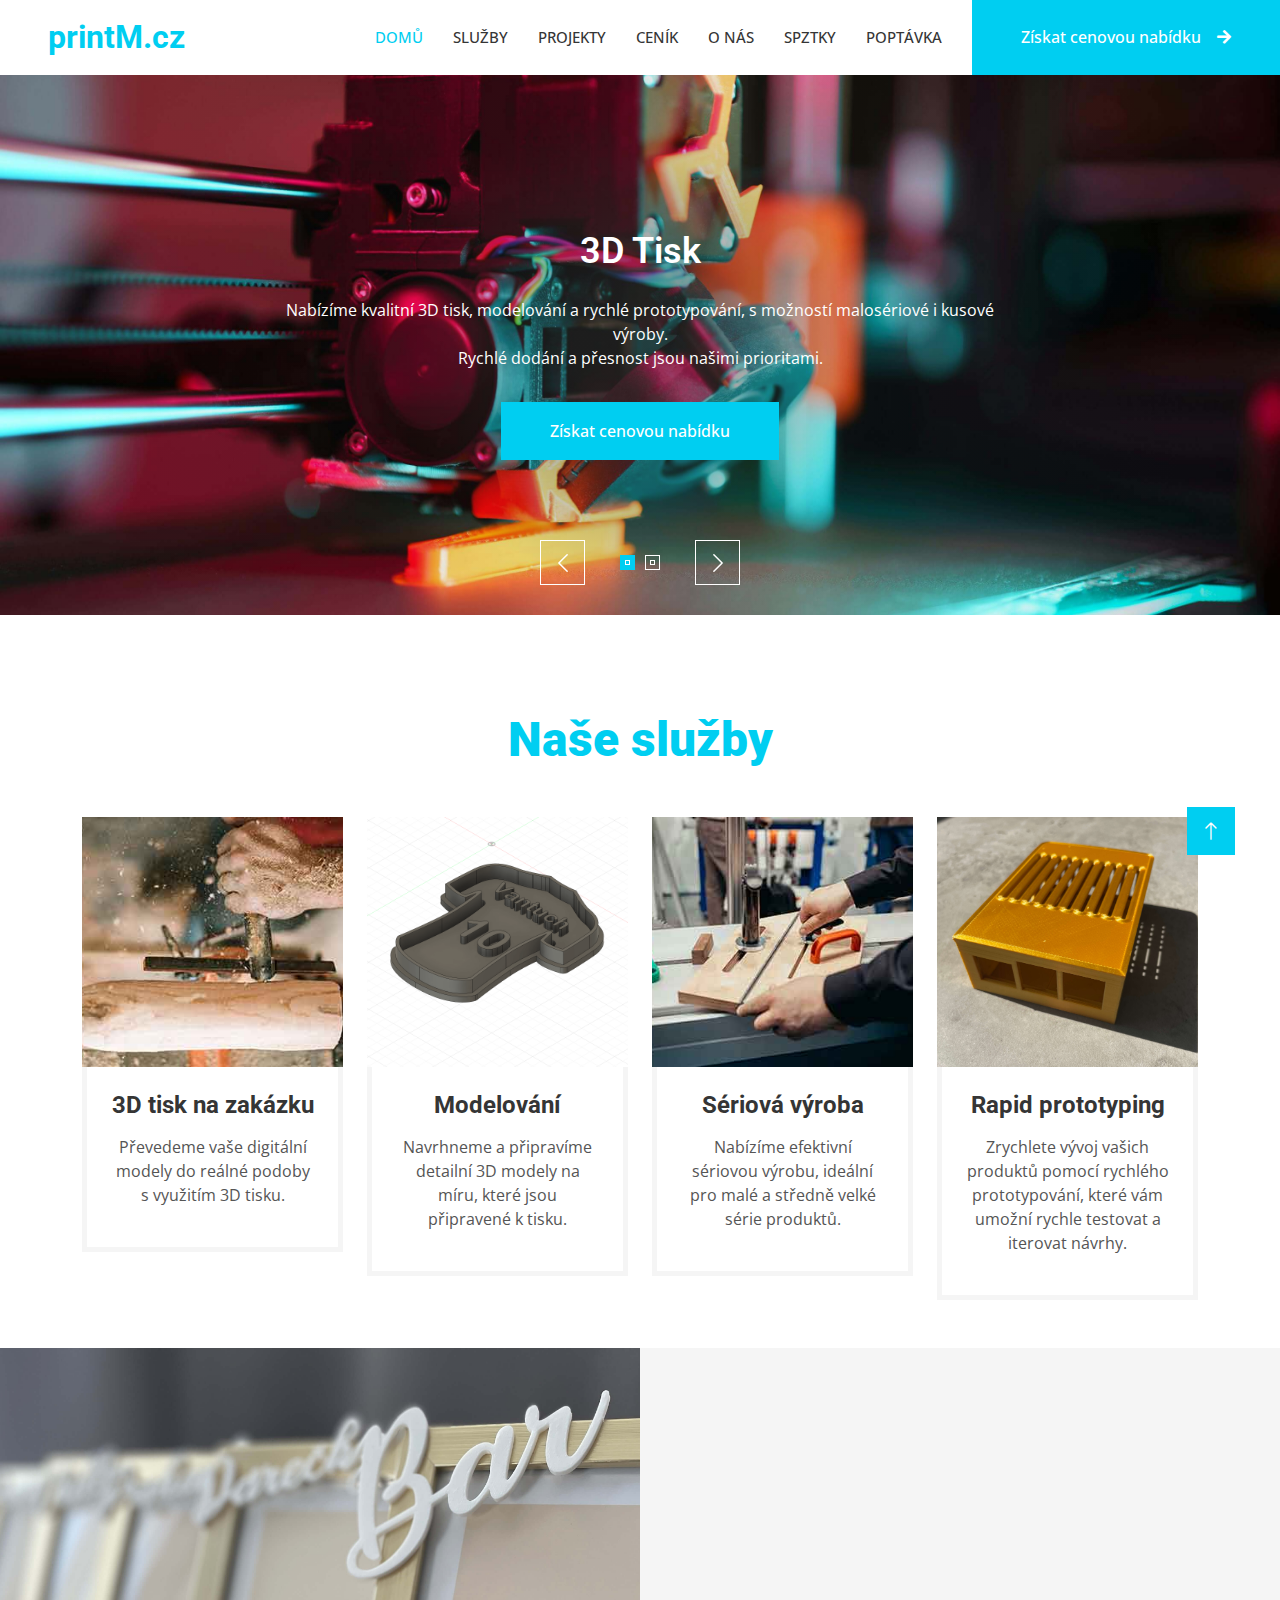
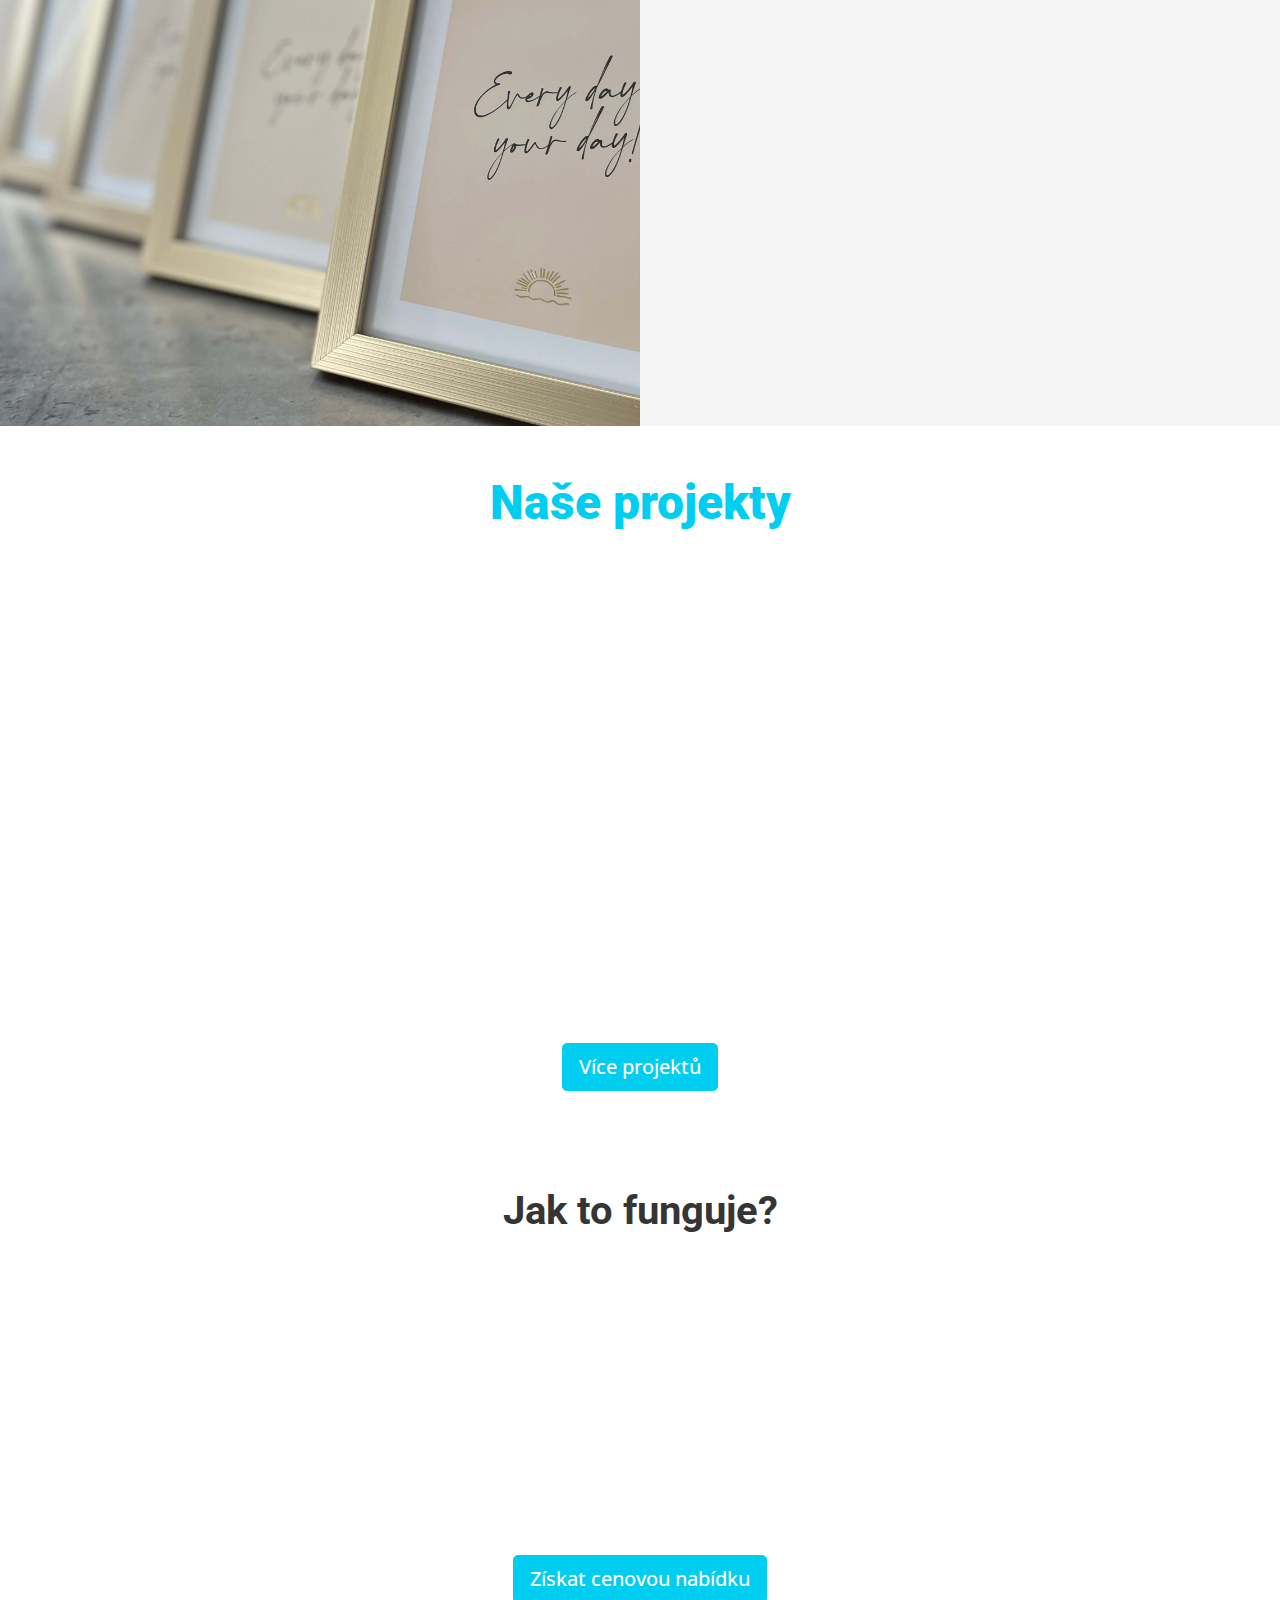
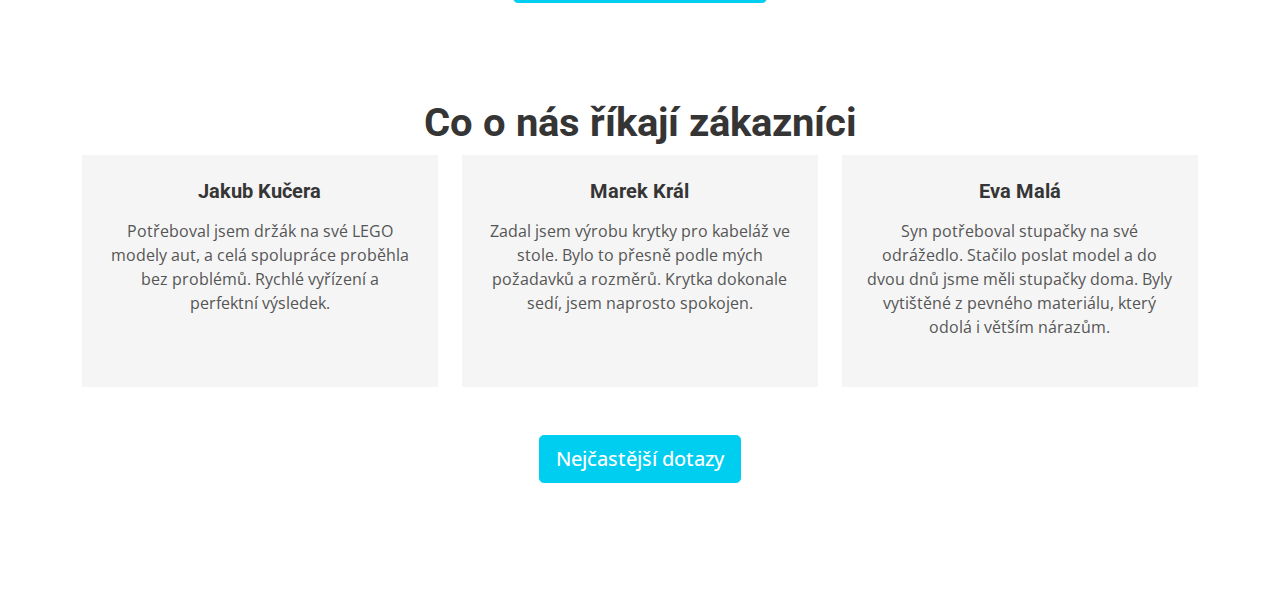
==== commit 7c4922cd: "update foto" ====
--- a/index.html
+++ b/index.html
@@ -113,22 +113,6 @@
 <div class="container-fluid p-0 pb-5">
     <div class="owl-carousel header-carousel position-relative">
         <div class="owl-carousel-item position-relative">
-            <img class="img-fluid" src="img/carousel-1.jpg" alt="">
-            <div class="position-absolute top-0 start-0 w-100 h-100 d-flex align-items-center" 
-                style="background: radial-gradient(circle, rgba(53, 53, 53, 0.5) 10%, rgba(53, 53, 53, 0.1) 35%, rgba(53, 53, 53, 0) 80%);">
-                <div class="container">
-                    <div class="row justify-content-center">
-                        <div class="col-12 col-lg-8 text-center">
-                            <h1 class="display-3 text-white animated slideInDown mb-4">SPZtky<h1>
-                            <p class="fs-5 fw-medium text-white mb-4 pb-2">Klíčenka ve tvaru SPZtky. <b>Využíjte akce 4+1!</b></p>
-                            <a href="spztky.html" class="btn btn-primary py-md-3 px-md-5 animated slideInRight">Chci SPZtky</a>
-                        </div>
-                    </div>
-                </div>
-            </div>
-        </div>
-
-        <div class="owl-carousel-item position-relative">
             <img class="img-fluid" src="img/carousel-2.jpg" alt="">
             <div class="position-absolute top-0 start-0 w-100 h-100 d-flex align-items-center" 
                 style="background: radial-gradient(circle, rgba(53, 53, 53, 0.5) 10%, rgba(53, 53, 53, 0.1) 35%, rgba(53, 53, 53, 0) 80%);">
@@ -146,9 +130,26 @@
                 </div>
             </div>
         </div>
+
+        <div class="owl-carousel-item position-relative">
+            <img class="img-fluid" src="img/carousel-1.jpg" alt="">
+            <div class="position-absolute top-0 start-0 w-100 h-100 d-flex align-items-center" 
+                style="background: radial-gradient(circle, rgba(53, 53, 53, 0.5) 10%, rgba(53, 53, 53, 0.1) 35%, rgba(53, 53, 53, 0) 80%);">
+                <div class="container">
+                    <div class="row justify-content-center">
+                        <div class="col-12 col-lg-8 text-center">
+                            <h1 class="display-3 text-white animated slideInDown mb-4">SPZtky<h1>
+                            <p class="fs-5 fw-medium text-white mb-4 pb-2">Klíčenka ve tvaru SPZtky. <b>Využíjte akce 4+1!</b></p>
+                            <a href="spztky.html" class="btn btn-primary py-md-3 px-md-5 animated slideInRight">Chci SPZtky</a>
+                        </div>
+                    </div>
+                </div>
+            </div>
+        </div>
     </div>
 </div>
 <!-- Carousel End -->
+
 
 
 
@@ -480,21 +481,21 @@
             <div class="row g-4">
                 <div class="col-md-4">
                     <div class="testimonial bg-light p-4 h-100 text-center">
-                        <h5 class="mb-3">Dominik Burger</h5>
+                        <h5 class="mb-3">Jakub Kučera</h5>
                         <p class="mb-4">Potřeboval jsem držák na své LEGO modely aut, a celá spolupráce proběhla bez
                             problémů. Rychlé vyřízení a perfektní výsledek.</p>
                     </div>
                 </div>
                 <div class="col-md-4">
                     <div class="testimonial bg-light p-4 h-100 text-center">
-                        <h5 class="mb-3">Jan Včelka</h5>
+                        <h5 class="mb-3">Marek Král</h5>
                         <p class="mb-4">Zadal jsem výrobu krytky pro kabeláž ve stole. Bylo to přesně podle mých
                             požadavků a rozměrů. Krytka dokonale sedí, jsem naprosto spokojen.</p>
                     </div>
                 </div>
                 <div class="col-md-4">
                     <div class="testimonial bg-light p-4 h-100 text-center">
-                        <h5 class="mb-3">Petra Koláčková</h5>
+                        <h5 class="mb-3">Eva Malá</h5>
                         <p class="mb-4">Syn potřeboval stupačky na své odrážedlo. Stačilo poslat model a do dvou dnů
                             jsme měli stupačky doma. Byly vytištěné z pevného materiálu, který odolá i větším nárazům.
                         </p>
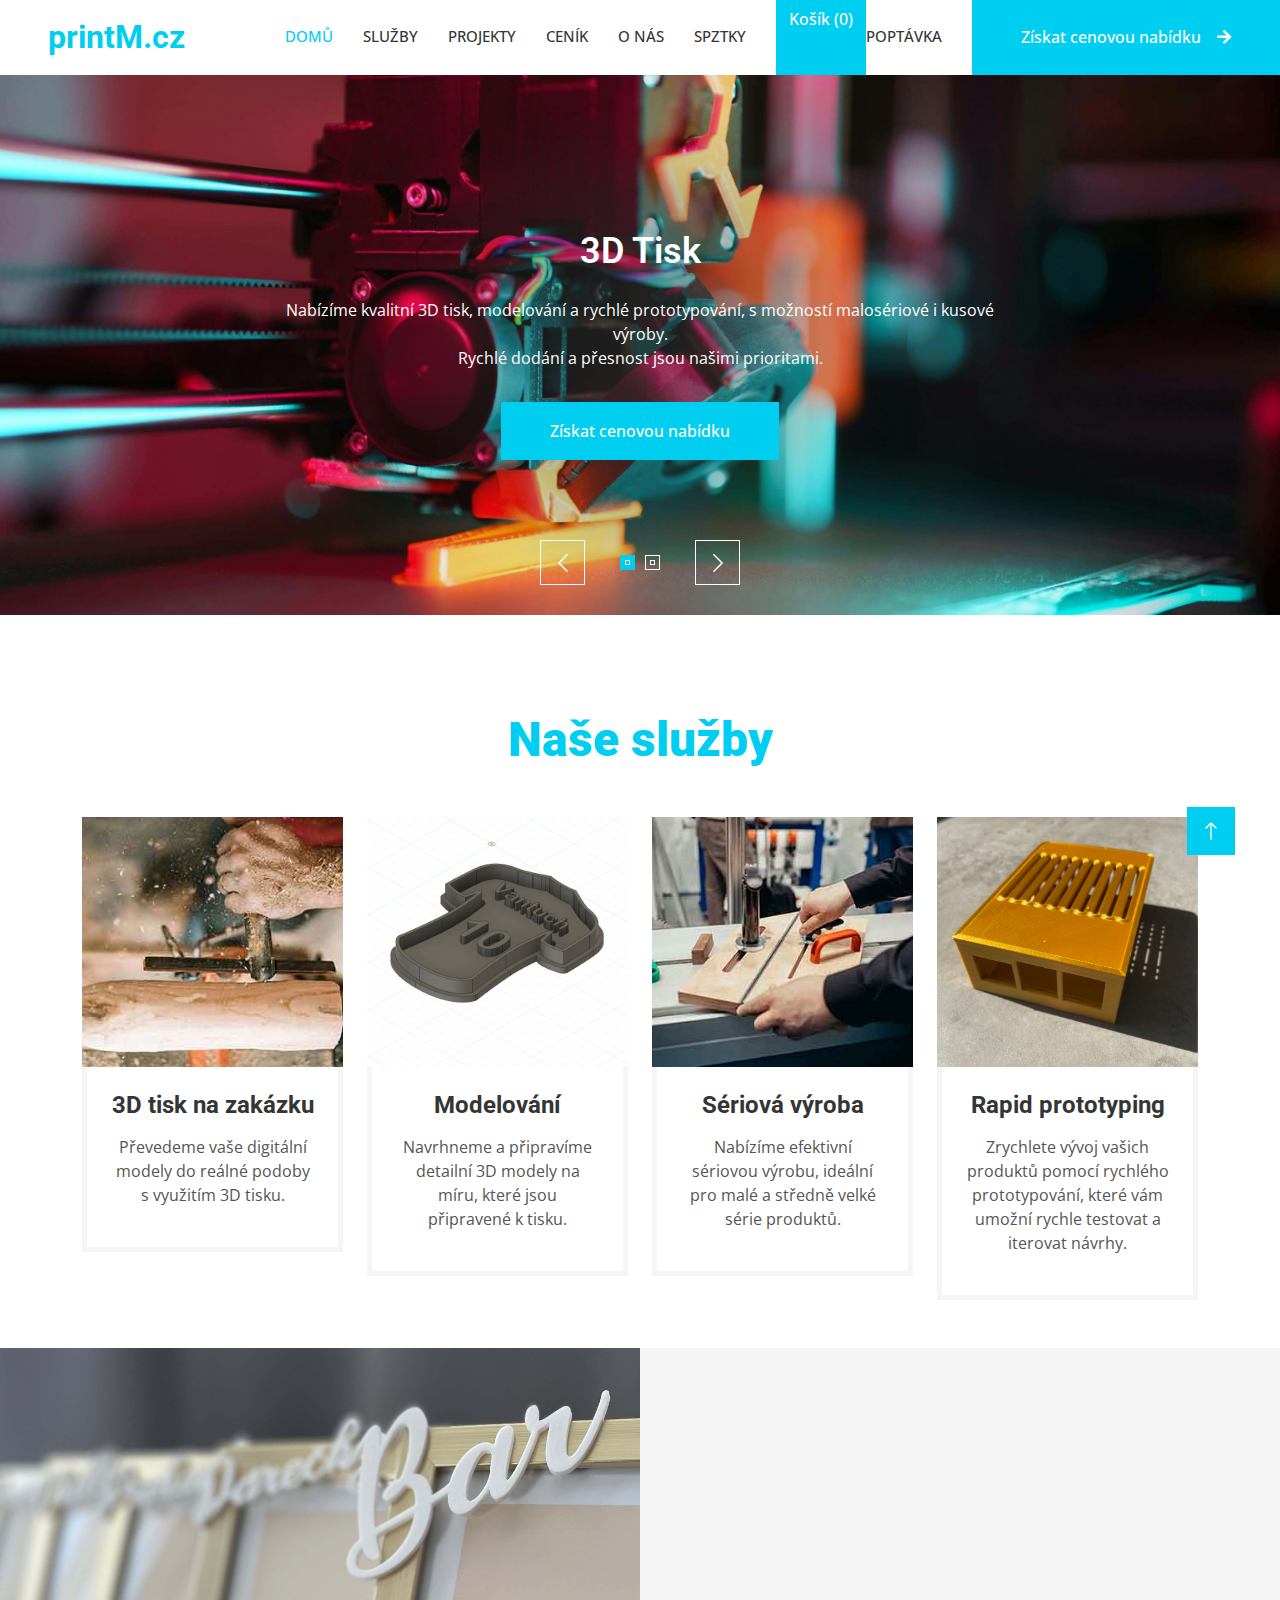
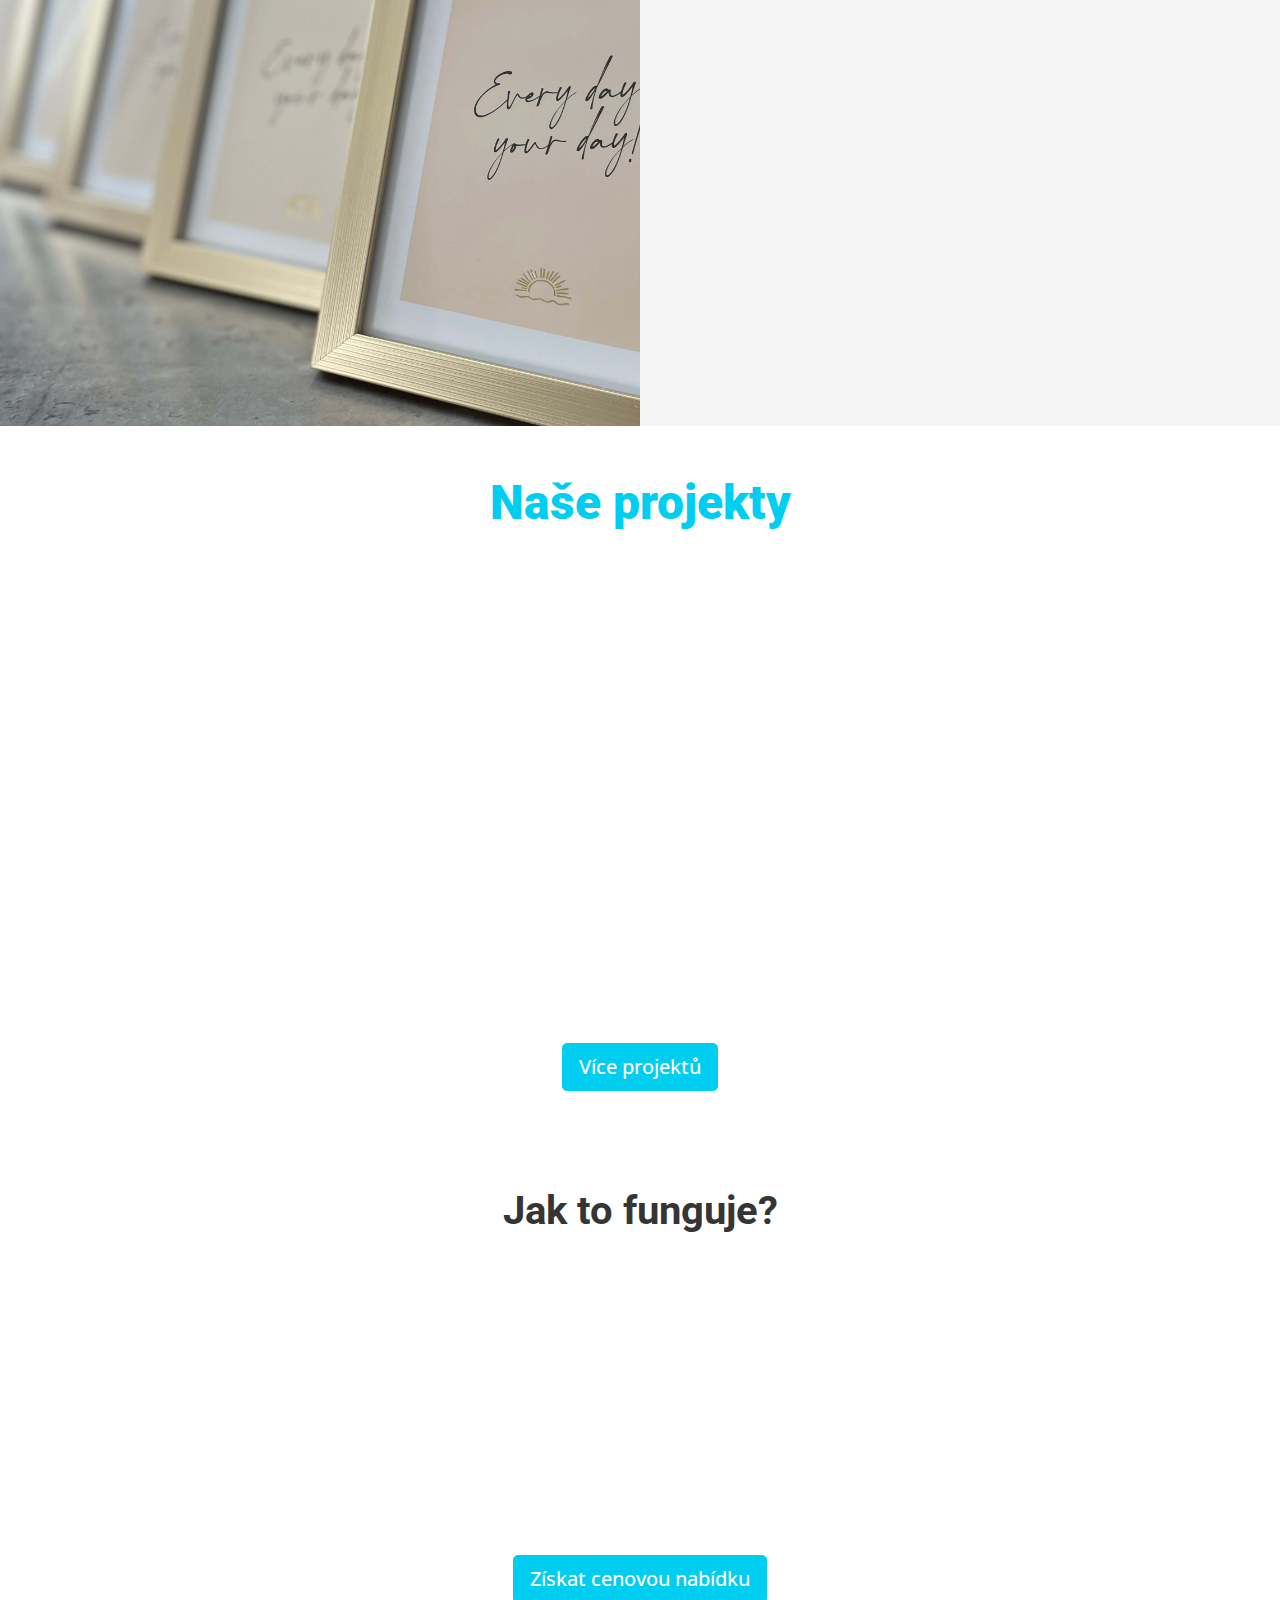
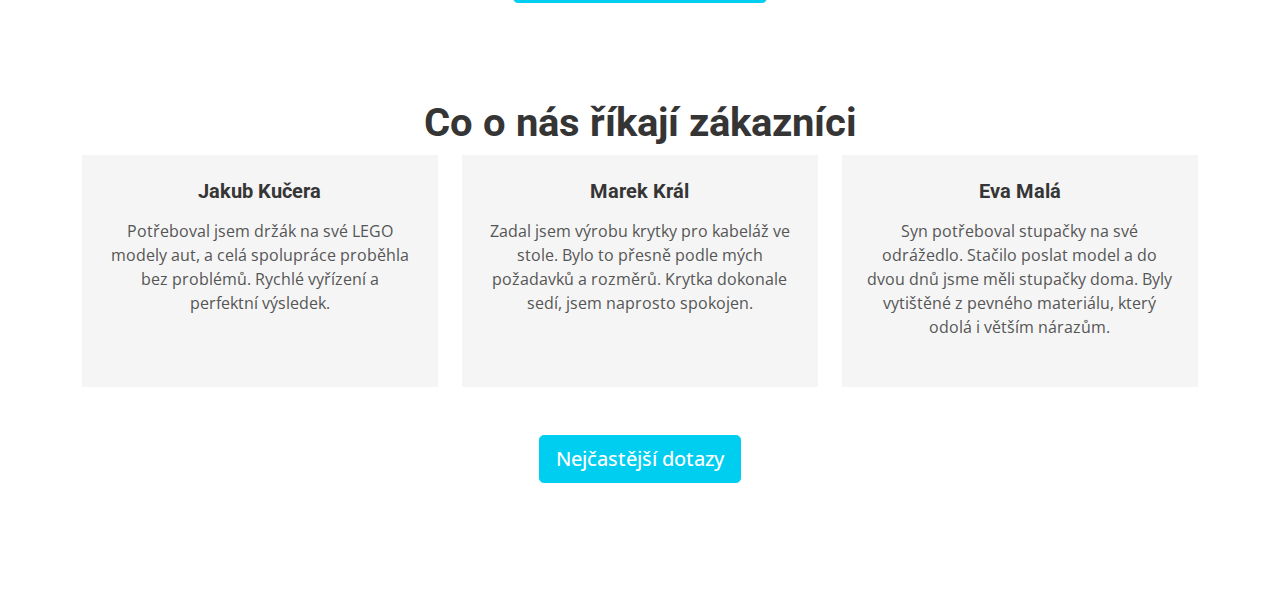
==== commit 2c53a4b6: "vytvoření stránky pro jmenovky" ====
--- a/index.html
+++ b/index.html
@@ -89,6 +89,7 @@
                 <a href="cenik.html" class="nav-item nav-link">Ceník</a>
                 <a href="about.html" class="nav-item nav-link">O nás</a>
                 <a href="spztky.html" class="nav-item nav-link">SPZtky</a>
+                <a href="cart.html" class="btn btn-primary">Košík (<span id="cart-count">0</span>)</a>
                 <a href="quote.html" class="nav-item nav-link">Poptávka</a>
 
                 <!-- <div class="nav-item dropdown">
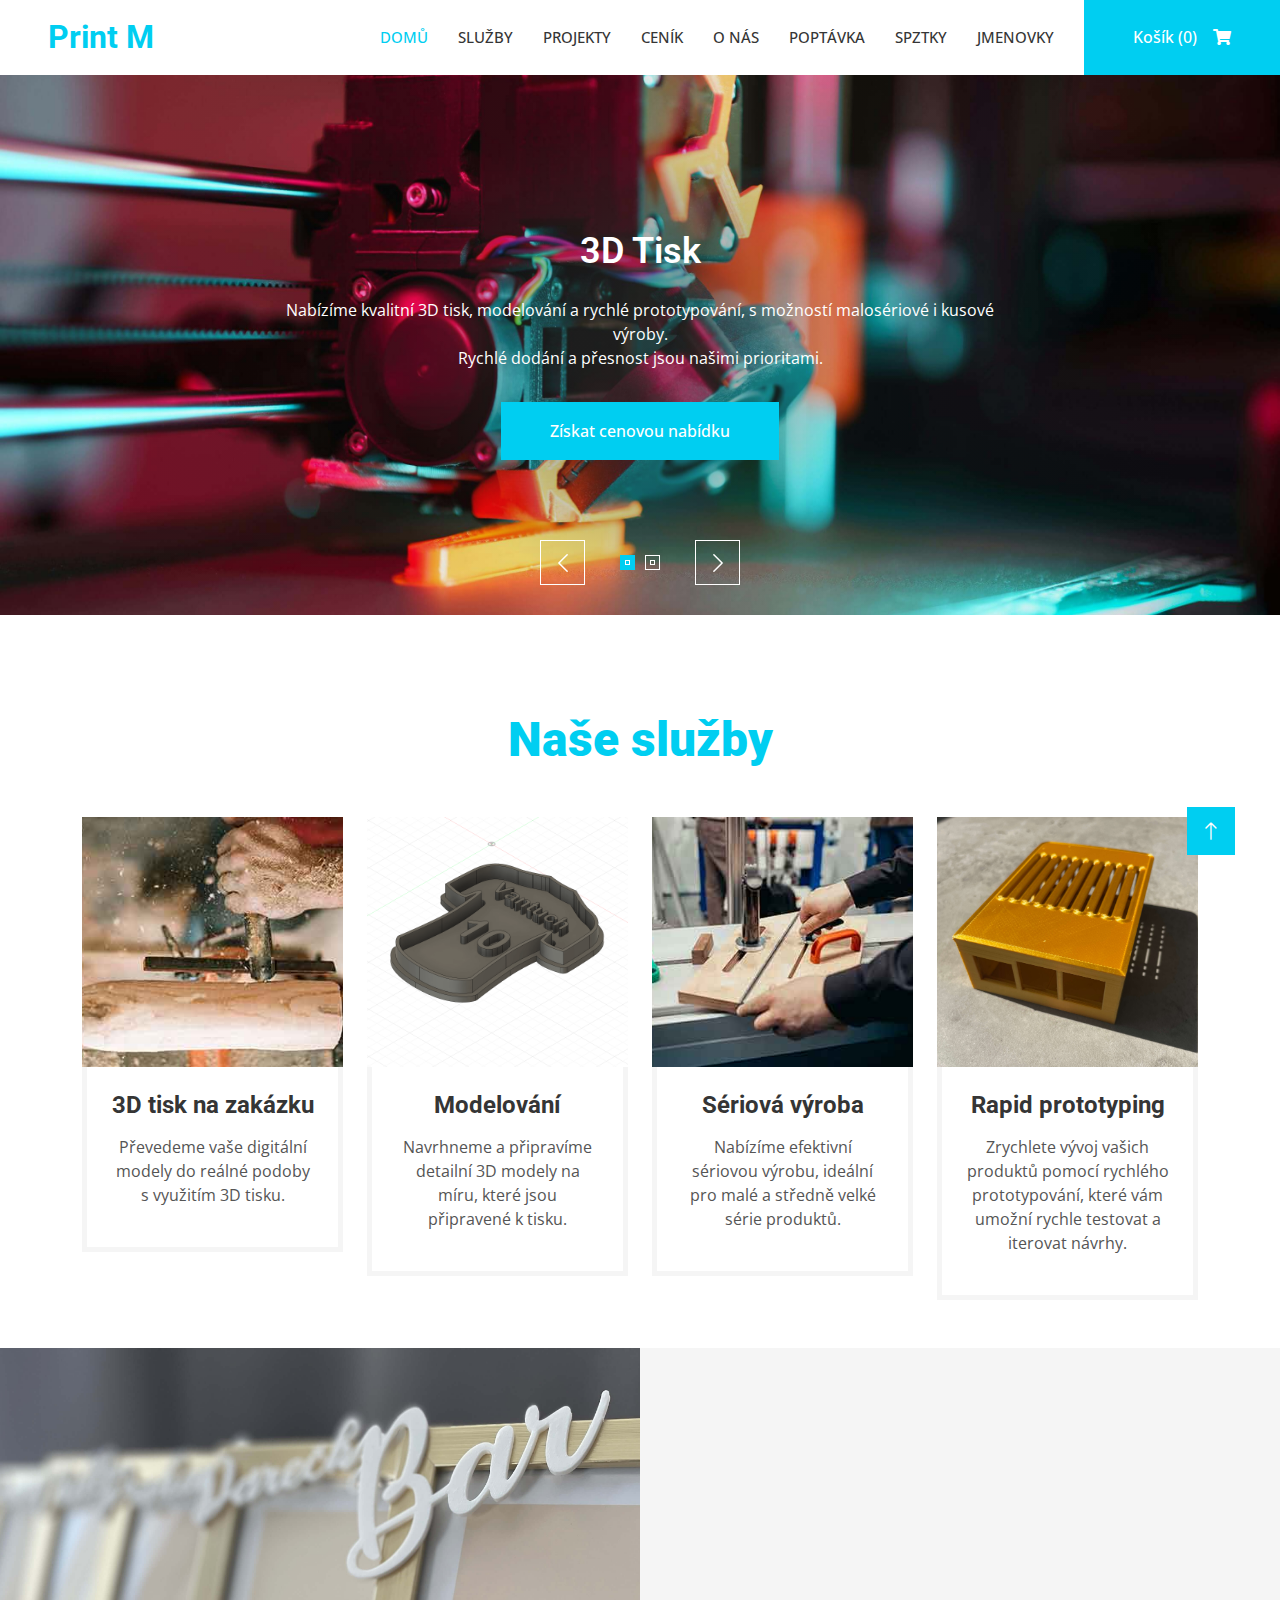
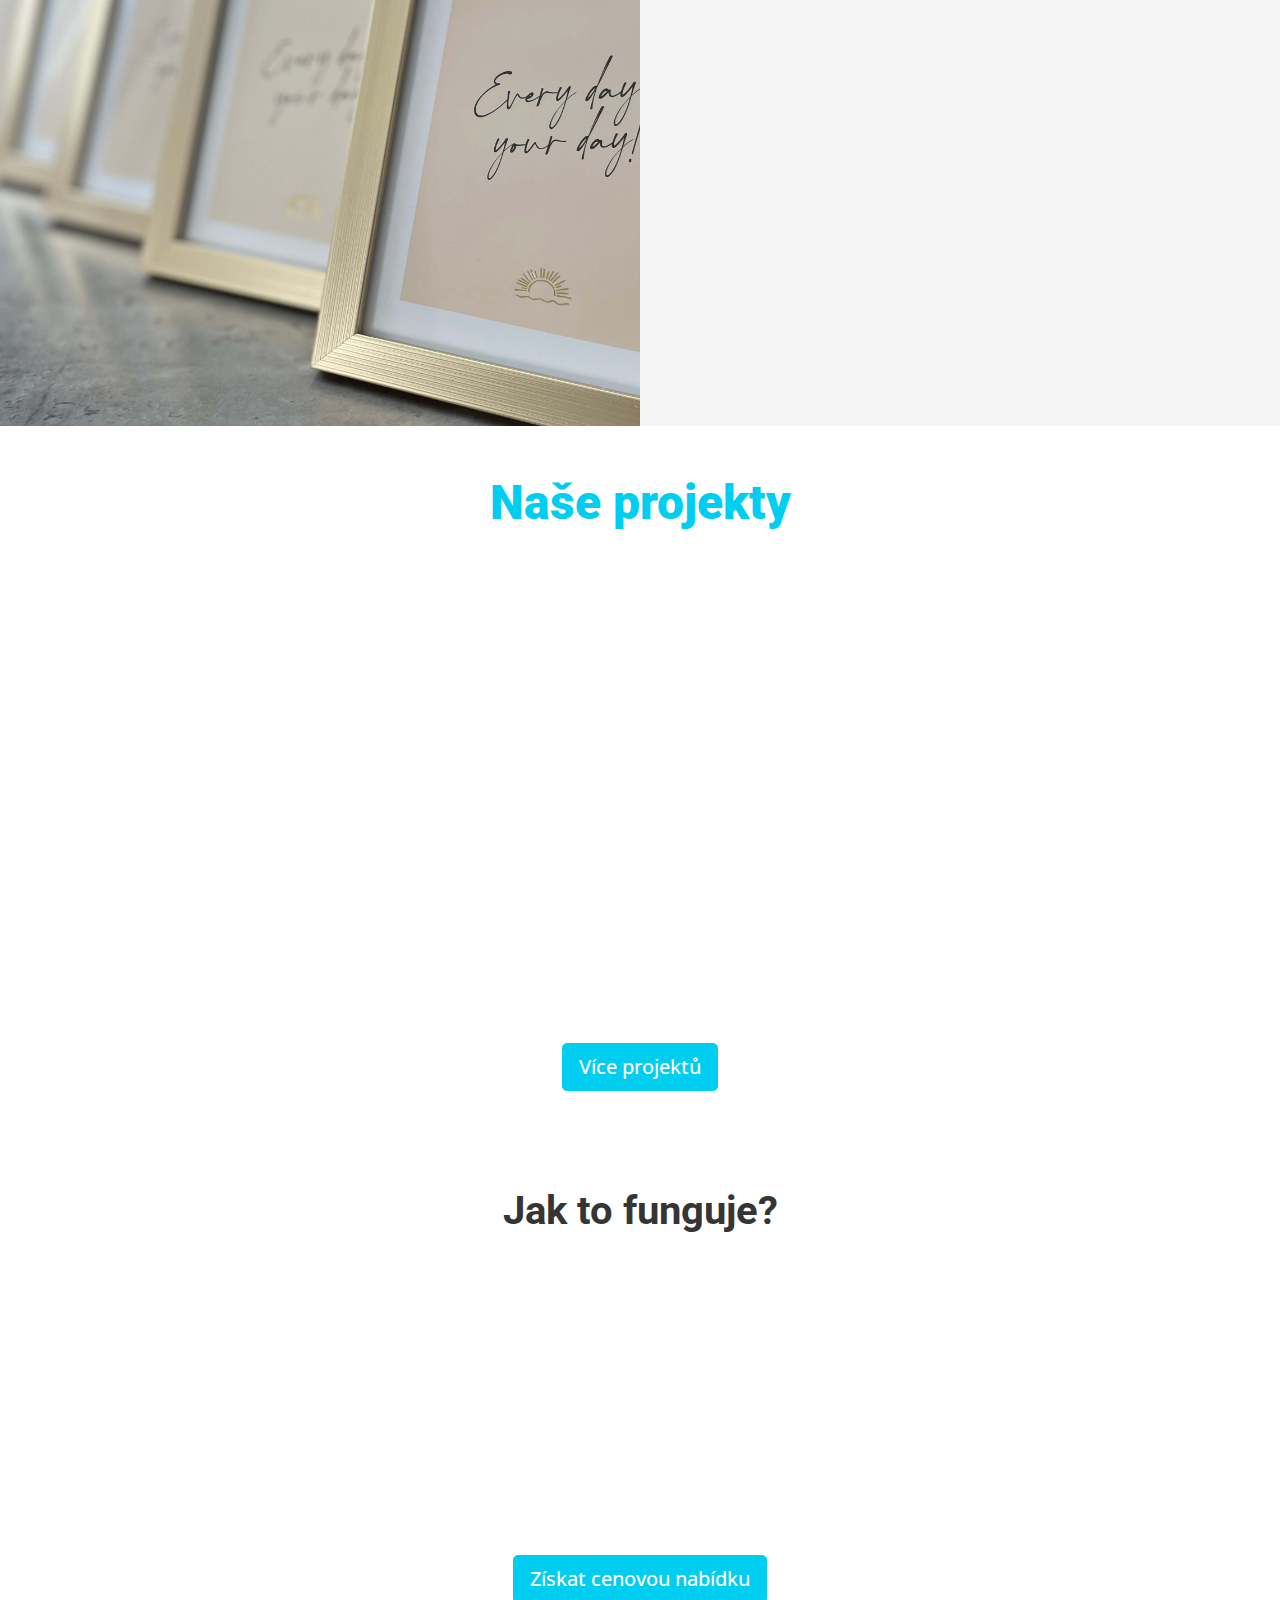
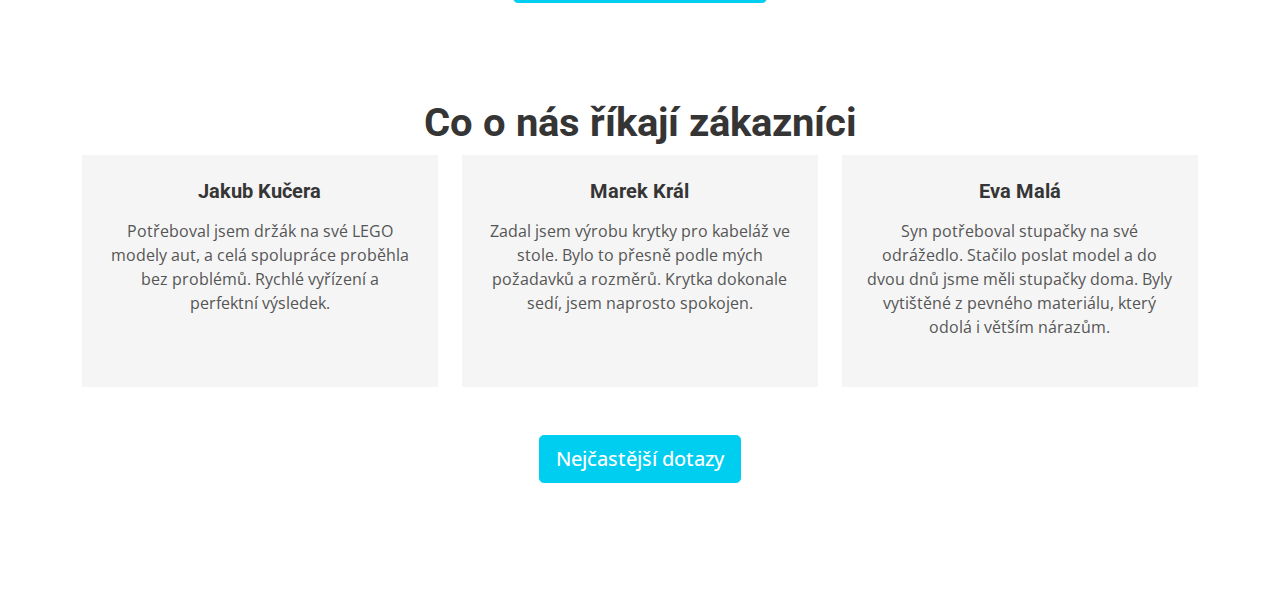
==== commit f49d5ec1: "sjednocení menu." ====
--- a/index.html
+++ b/index.html
@@ -73,42 +73,28 @@
     </div> -->
     <!-- Topbar End -->
 
-    <!-- Navbar Start -->
-    <nav class="navbar navbar-expand-lg bg-white navbar-light sticky-top p-0">
-        <a href="index.html" class="navbar-brand d-flex align-items-center px-4 px-lg-5">
-            <h2 class="m-0 text-primary">printM.cz</h2>
-        </a>
-        <button type="button" class="navbar-toggler me-4" data-bs-toggle="collapse" data-bs-target="#navbarCollapse">
-            <span class="navbar-toggler-icon"></span>
-        </button>
-        <div class="collapse navbar-collapse" id="navbarCollapse">
-            <div class="navbar-nav ms-auto p-4 p-lg-0">
-                <a href="index.html" class="nav-item nav-link active">Domů</a>
-                <a href="service.html" class="nav-item nav-link">Služby</a>
-                <a href="project.html" class="nav-item nav-link">Projekty</a>
-                <a href="cenik.html" class="nav-item nav-link">Ceník</a>
-                <a href="about.html" class="nav-item nav-link">O nás</a>
-                <a href="spztky.html" class="nav-item nav-link">SPZtky</a>
-                <a href="cart.html" class="btn btn-primary">Košík (<span id="cart-count">0</span>)</a>
-                <a href="quote.html" class="nav-item nav-link">Poptávka</a>
-
-                <!-- <div class="nav-item dropdown">
-                    <a href="#" class="nav-link dropdown-toggle" data-bs-toggle="dropdown">Stránky</a>
-                    <div class="dropdown-menu fade-up m-0">
-                        <a href="feature.html" class="dropdown-item">Funkce</a>
-                        
-                        
-                        <a href="testimonial.html" class="dropdown-item">Reference</a>
-                        <a href="404.html" class="dropdown-item">404 Stránka</a>
-                    </div>
-                </div>
-                <a href="contact.html" class="nav-item nav-link">Kontakt</a> -->
-            </div>
-            <a href="" class="btn btn-primary py-4 px-lg-5 d-none d-lg-block">Získat cenovou nabídku<i
-                    class="fa fa-arrow-right ms-3"></i></a>
-        </div>
-    </nav>
-    <!-- Navbar End -->
+<!-- Sjednocený Navbar s Košíkem místo "Získat cenovou nabídku" a přidanými Jmenovkami -->
+<nav class="navbar navbar-expand-lg bg-white navbar-light sticky-top p-0">
+    <a href="index.html" class="navbar-brand d-flex align-items-center px-4 px-lg-5">
+        <h2 class="m-0 text-primary">Print M</h2>
+    </a>
+    <button type="button" class="navbar-toggler me-4" data-bs-toggle="collapse" data-bs-target="#navbarCollapse">
+        <span class="navbar-toggler-icon"></span>
+    </button>
+    <div class="collapse navbar-collapse" id="navbarCollapse">
+        <div class="navbar-nav ms-auto p-4 p-lg-0">
+            <a href="index.html" class="nav-item nav-link active">Domů</a>
+            <a href="service.html" class="nav-item nav-link">Služby</a>
+            <a href="project.html" class="nav-item nav-link">Projekty</a>
+            <a href="cenik.html" class="nav-item nav-link">Ceník</a>
+            <a href="about.html" class="nav-item nav-link">O nás</a>
+            <a href="quote.html" class="nav-item nav-link">Poptávka</a>
+            <a href="spztky.html" class="nav-item nav-link">SPZtky</a>
+            <a href="jmenovky.html" class="nav-item nav-link">Jmenovky</a>
+        </div>
+        <a href="cart.html" class="btn btn-primary py-4 px-lg-5 d-none d-lg-block">Košík (<span id="cart-count">0</span>)<i class="fa fa-shopping-cart ms-3"></i></a>
+    </div>
+</nav>
 
 <!-- Carousel Start -->
 <div class="container-fluid p-0 pb-5">
@@ -550,6 +536,7 @@
 
     <!-- Template Javascript -->
     <script src="js/main.js"></script>
+    <script src="js/navbar.js"></script>
 </body>
 
 </html>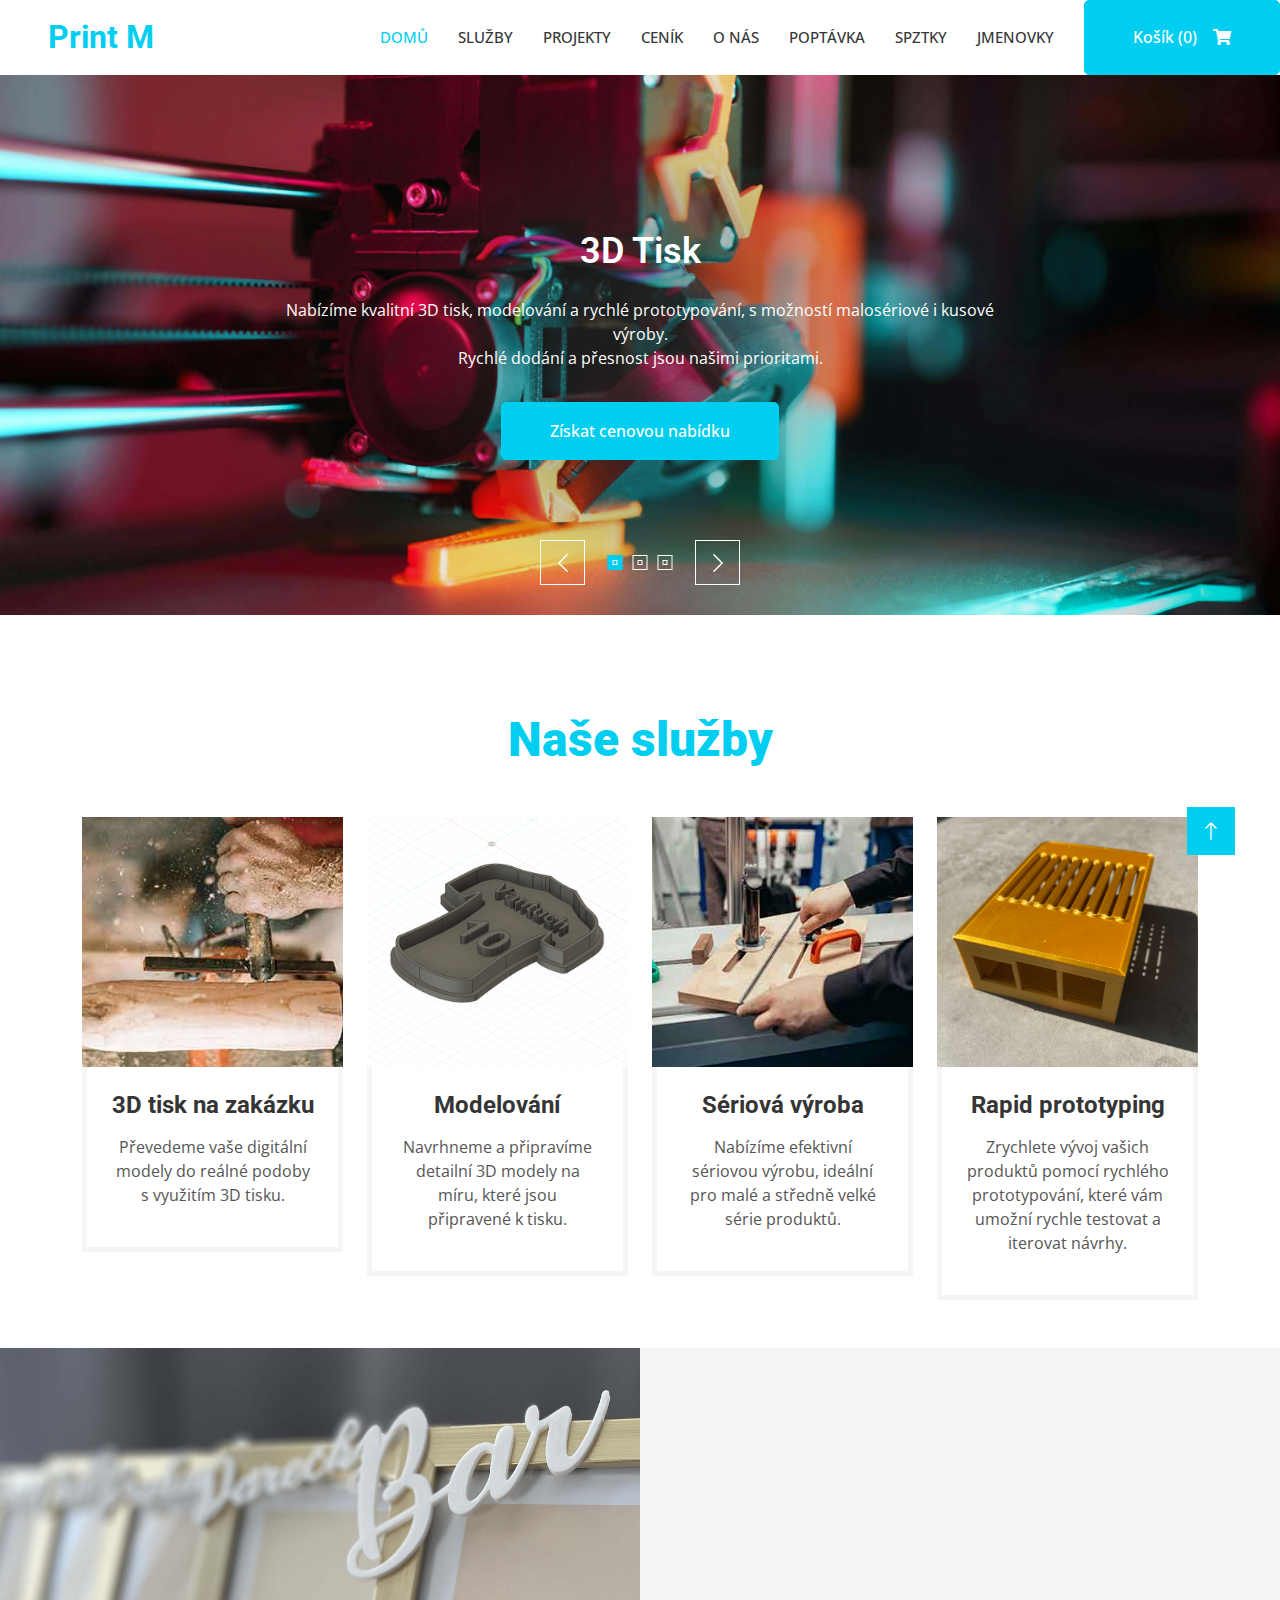
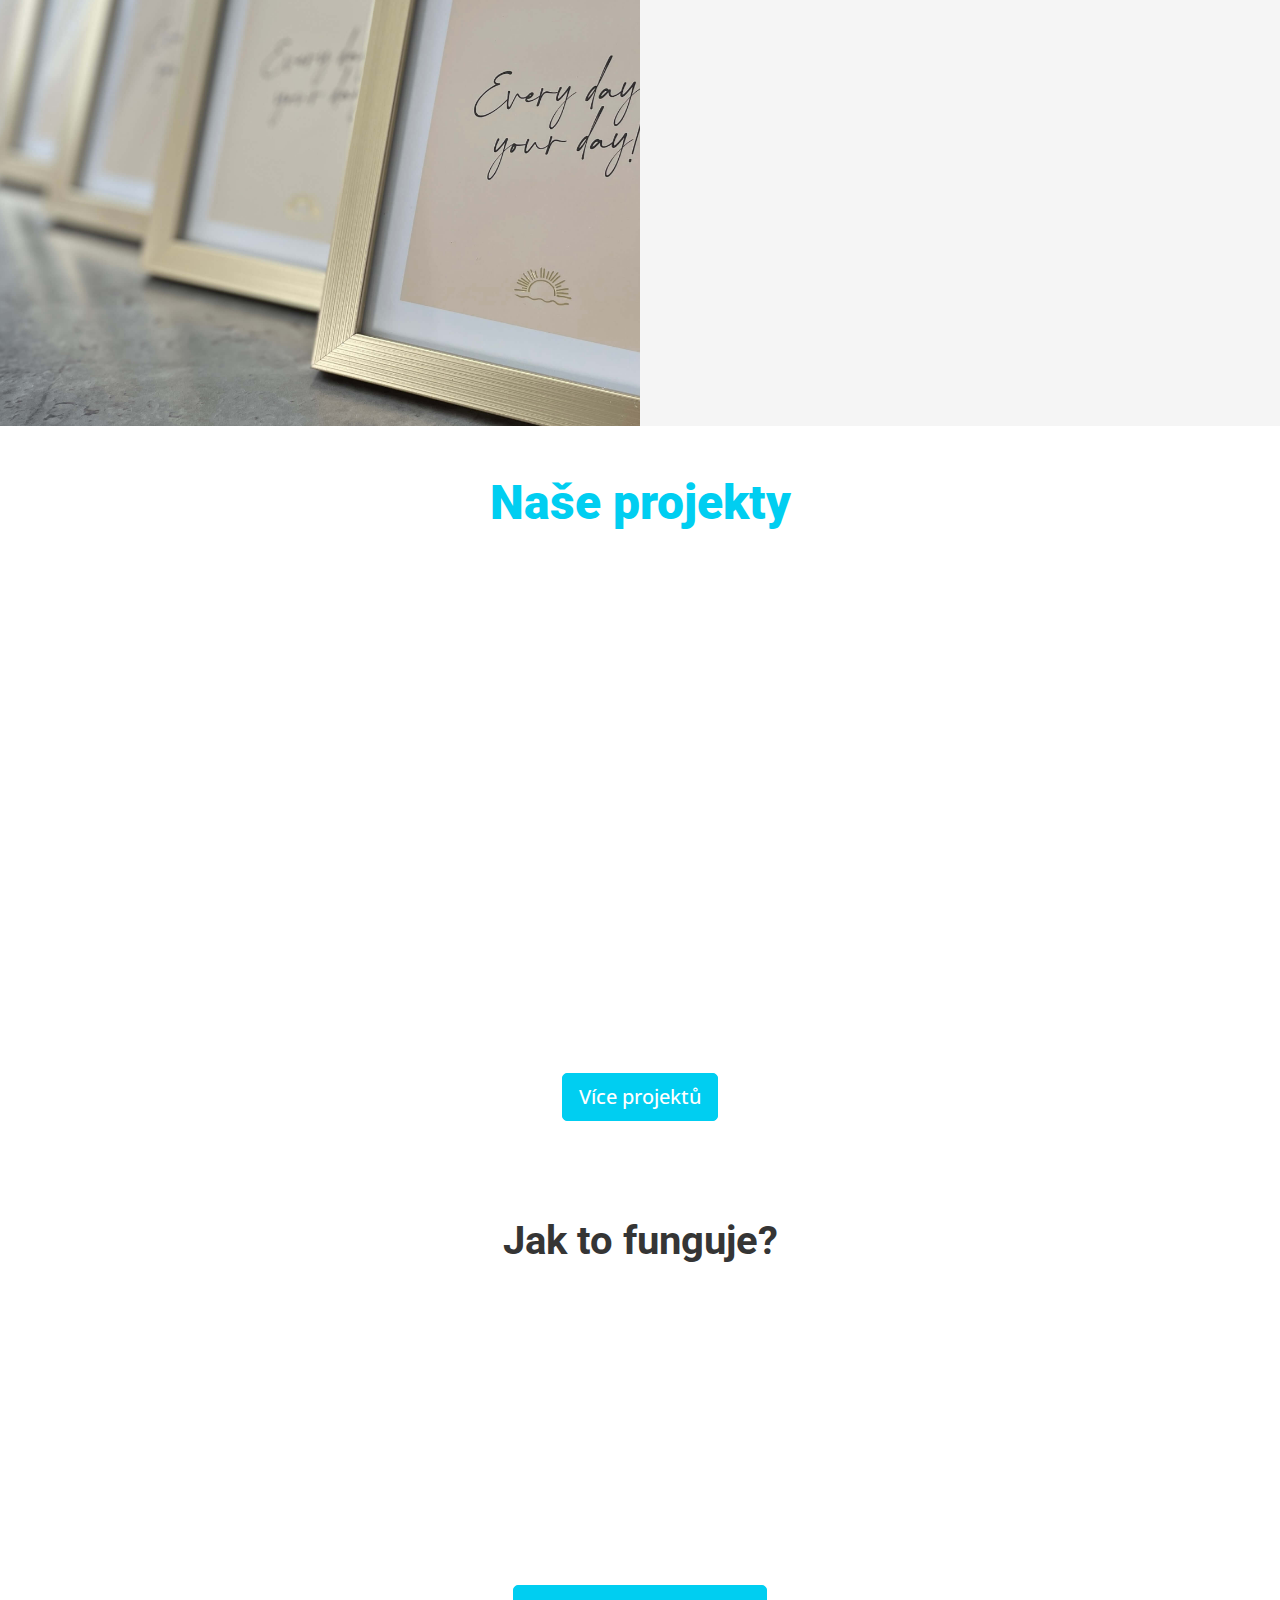
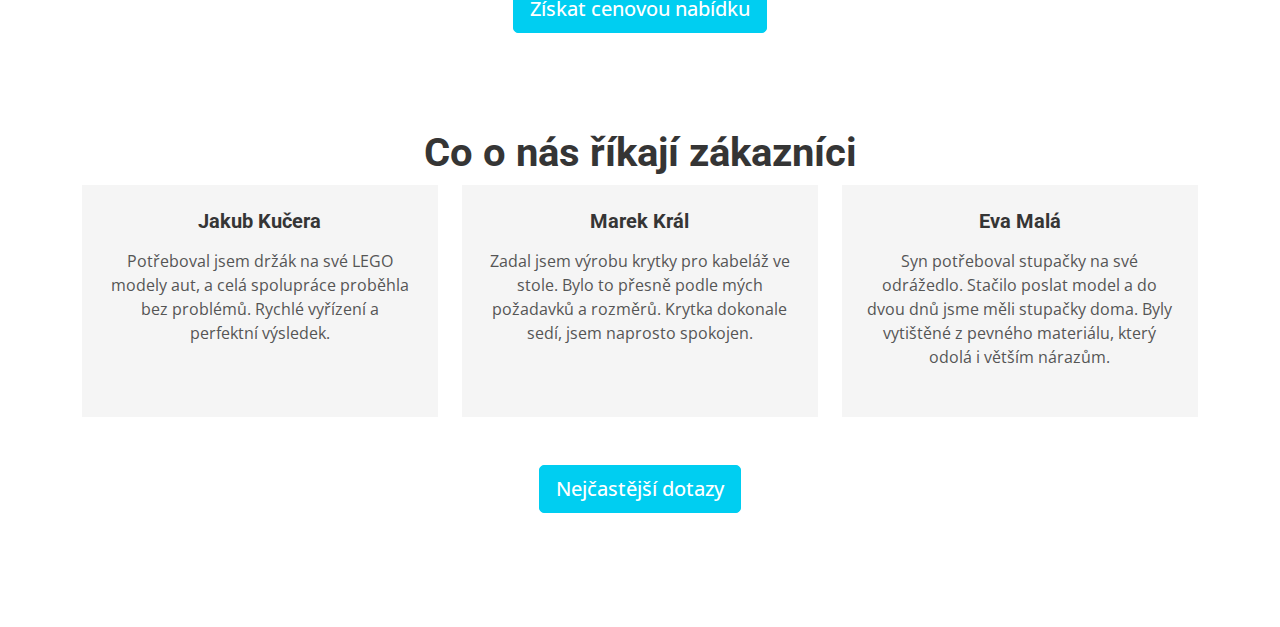
==== commit 284d161e: "přidání jmenovek na hlavní stránku" ====
--- a/index.html
+++ b/index.html
@@ -73,32 +73,14 @@
     </div> -->
     <!-- Topbar End -->
 
-<!-- Sjednocený Navbar s Košíkem místo "Získat cenovou nabídku" a přidanými Jmenovkami -->
-<nav class="navbar navbar-expand-lg bg-white navbar-light sticky-top p-0">
-    <a href="index.html" class="navbar-brand d-flex align-items-center px-4 px-lg-5">
-        <h2 class="m-0 text-primary">Print M</h2>
-    </a>
-    <button type="button" class="navbar-toggler me-4" data-bs-toggle="collapse" data-bs-target="#navbarCollapse">
-        <span class="navbar-toggler-icon"></span>
-    </button>
-    <div class="collapse navbar-collapse" id="navbarCollapse">
-        <div class="navbar-nav ms-auto p-4 p-lg-0">
-            <a href="index.html" class="nav-item nav-link active">Domů</a>
-            <a href="service.html" class="nav-item nav-link">Služby</a>
-            <a href="project.html" class="nav-item nav-link">Projekty</a>
-            <a href="cenik.html" class="nav-item nav-link">Ceník</a>
-            <a href="about.html" class="nav-item nav-link">O nás</a>
-            <a href="quote.html" class="nav-item nav-link">Poptávka</a>
-            <a href="spztky.html" class="nav-item nav-link">SPZtky</a>
-            <a href="jmenovky.html" class="nav-item nav-link">Jmenovky</a>
-        </div>
-        <a href="cart.html" class="btn btn-primary py-4 px-lg-5 d-none d-lg-block">Košík (<span id="cart-count">0</span>)<i class="fa fa-shopping-cart ms-3"></i></a>
-    </div>
-</nav>
-
+    <div id="navbar-placeholder"></div>
+
+
+<!-- Carousel Start -->
 <!-- Carousel Start -->
 <div class="container-fluid p-0 pb-5">
     <div class="owl-carousel header-carousel position-relative">
+        <!-- Slide 1: 3D tisk a cenová nabídka -->
         <div class="owl-carousel-item position-relative">
             <img class="img-fluid" src="img/carousel-2.jpg" alt="">
             <div class="position-absolute top-0 start-0 w-100 h-100 d-flex align-items-center" 
@@ -107,17 +89,41 @@
                     <div class="row justify-content-center">
                         <div class="col-12 col-lg-8 text-center">
                             <h1 class="display-3 text-white animated slideInDown mb-4">3D Tisk</h1>
-                            <p class="fs-5 fw-medium text-white mb-4 pb-2">Nabízíme kvalitní 3D tisk, modelování a
-                                rychlé prototypování, s možností malosériové i kusové výroby. </br>Rychlé dodání a
-                                přesnost jsou našimi prioritami.</p>
-                            <a href="quote.html" class="btn btn-primary py-md-3 px-md-5 animated slideInRight">Získat cenovou
-                                nabídku</a>
-                        </div>
-                    </div>
-                </div>
-            </div>
-        </div>
-
+                            <p class="fs-5 fw-medium text-white mb-4 pb-2">
+                                Nabízíme kvalitní 3D tisk, modelování a rychlé prototypování, s možností malosériové i kusové výroby.
+                                </br>Rychlé dodání a přesnost jsou našimi prioritami.
+                            </p>
+                            <a href="quote.html" class="btn btn-primary py-md-3 px-md-5 animated slideInRight">
+                                Získat cenovou nabídku
+                            </a>
+                        </div>
+                    </div>
+                </div>
+            </div>
+        </div>
+
+        <!-- Slide 2: Jmenovky -->
+        <div class="owl-carousel-item position-relative">
+            <img class="img-fluid" src="img/carousel-3.jpg" alt="">
+            <div class="position-absolute top-0 start-0 w-100 h-100 d-flex align-items-center" 
+                style="background: radial-gradient(circle, rgba(53,53,53,0.5) 10%, rgba(53,53,53,0.1) 35%, rgba(53,53,53,0) 80%);">
+                <div class="container">
+                    <div class="row justify-content-center">
+                        <div class="col-12 col-lg-8 text-center">
+                            <h1 class="display-3 text-white animated slideInDown mb-4">Jmenovky</h1>
+                            <p class="fs-5 fw-medium text-white mb-4 pb-2">
+                                Elegantní jmenovky pro každou příležitost. Využijte naši akční nabídku!
+                            </p>
+                            <a href="jmenovky.html" class="btn btn-primary py-md-3 px-md-5 animated slideInRight">
+                                Chci jmenovky
+                            </a>
+                        </div>
+                    </div>
+                </div>
+            </div>
+        </div>
+
+        <!-- Slide 3: SPZtky -->
         <div class="owl-carousel-item position-relative">
             <img class="img-fluid" src="img/carousel-1.jpg" alt="">
             <div class="position-absolute top-0 start-0 w-100 h-100 d-flex align-items-center" 
@@ -125,9 +131,13 @@
                 <div class="container">
                     <div class="row justify-content-center">
                         <div class="col-12 col-lg-8 text-center">
-                            <h1 class="display-3 text-white animated slideInDown mb-4">SPZtky<h1>
-                            <p class="fs-5 fw-medium text-white mb-4 pb-2">Klíčenka ve tvaru SPZtky. <b>Využíjte akce 4+1!</b></p>
-                            <a href="spztky.html" class="btn btn-primary py-md-3 px-md-5 animated slideInRight">Chci SPZtky</a>
+                            <h1 class="display-3 text-white animated slideInDown mb-4">SPZtky</h1>
+                            <p class="fs-5 fw-medium text-white mb-4 pb-2">
+                                Klíčenka ve tvaru SPZtky. <b>Využíjte akce 4+1!</b>
+                            </p>
+                            <a href="spztky.html" class="btn btn-primary py-md-3 px-md-5 animated slideInRight">
+                                Chci SPZtky
+                            </a>
                         </div>
                     </div>
                 </div>
@@ -135,6 +145,8 @@
         </div>
     </div>
 </div>
+<!-- Carousel End -->
+
 <!-- Carousel End -->
 
 
--- a/css/style.css
+++ b/css/style.css
@@ -41,10 +41,10 @@
 }
 
 
-/*** Button ***/
 .btn {
     font-weight: 500;
     transition: .5s;
+    border-radius: 5px; /* přidané */
 }
 
 .btn.btn-primary,
@@ -657,3 +657,72 @@
 .footer .copyright a:hover {
     color: var(--primary);
 }
+
+
+/* -------------------------------------------
+   STEJNÁ VELIKOST A BARVA PRO HAMBURGER
+   I MOBILNÍ KOŠÍK
+-------------------------------------------- */
+
+/* Oba mají 48x48px, modré pozadí, bílou ikonu */
+
+/* --- Tlačítko hamburger (48x48, modré pozadí) --- */
+.navbar-toggler {
+    width: 48px;
+    height: 48px;
+    background-color: #00CEF1 !important; /* modrá barva pozadí */
+    border: none !important;
+    border-radius: .25rem !important;
+    display: inline-flex;
+    align-items: center;
+    justify-content: center;
+}
+
+/* 
+   Odstraníme výchozí background-image 
+   a nastavíme vlastní s bílými čárkami 
+*/
+.navbar-toggler-icon {
+    background-image: none !important;
+    background: url("data:image/svg+xml;charset=utf8,%3Csvg width='30' height='30' viewBox='0 0 30 30' xmlns='http://www.w3.org/2000/svg'%3E%3Cpath stroke='%23fff' stroke-width='2' stroke-linecap='round' d='M4 7h22M4 15h22M4 23h22'/%3E%3C/svg%3E") center/20px 20px no-repeat !important;
+    width: 20px;
+    height: 20px;
+}
+
+/* Hover/focus hamburger */
+.navbar-toggler:hover,
+.navbar-toggler:focus {
+    background-color: #00AAD3 !important; /* tmavší modrá při hoveru */
+    outline: none;
+    box-shadow: none;
+}
+
+
+
+/* 2) Mobilní košík: stejné rozměry a barva */
+.cart-toggler {
+    width: 48px;
+    height: 48px;
+    background-color: #00CEF1; /* stejná modrá */
+    border: none;
+    border-radius: .25rem;
+    display: inline-flex;
+    align-items: center;
+    justify-content: center;
+}
+
+/* Bílá ikona košíku, velikost 20px */
+.cart-toggler i {
+    color: #ffffff;
+    font-size: 20px; 
+}
+
+/* Hover/focus pro košík */
+.cart-toggler:hover,
+.cart-toggler:focus {
+    background-color: #00AAD3;
+    text-decoration: none;
+    outline: none;
+    box-shadow: none;
+    color: #ffffff;
+}
